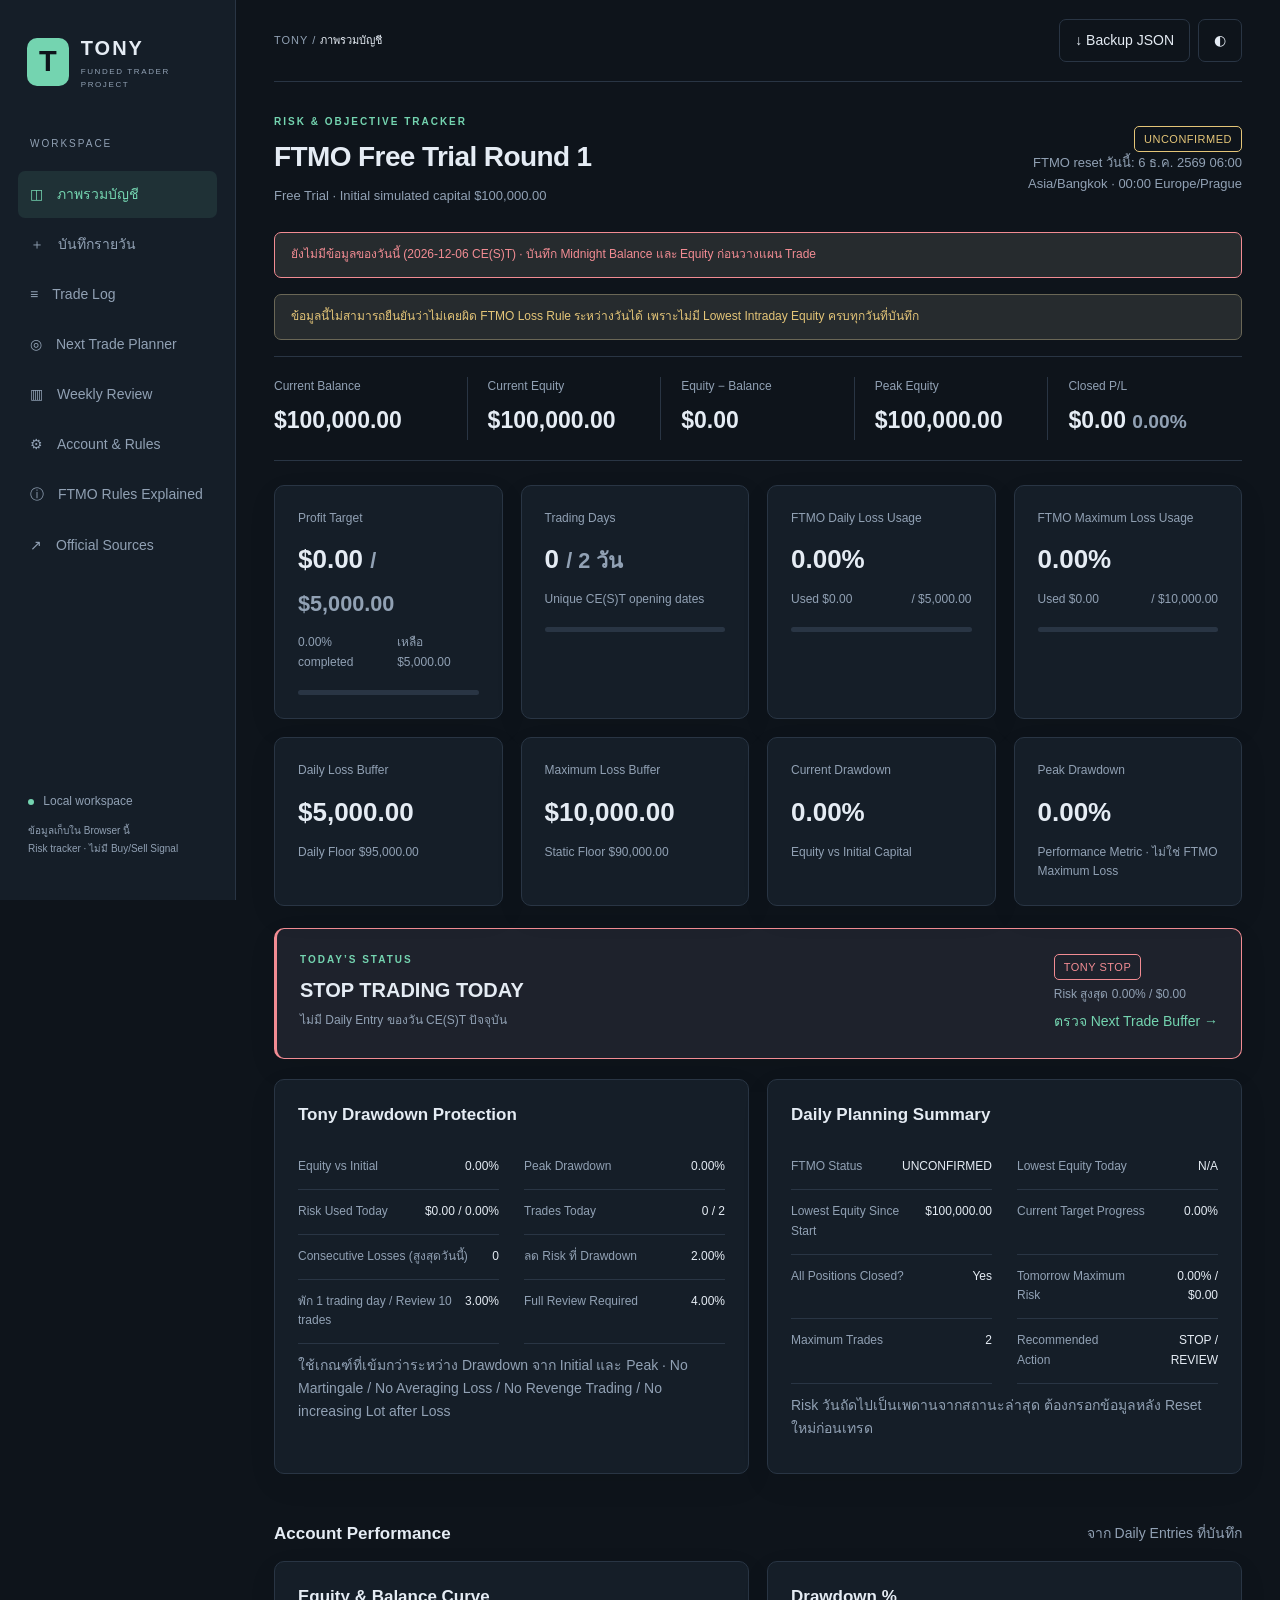
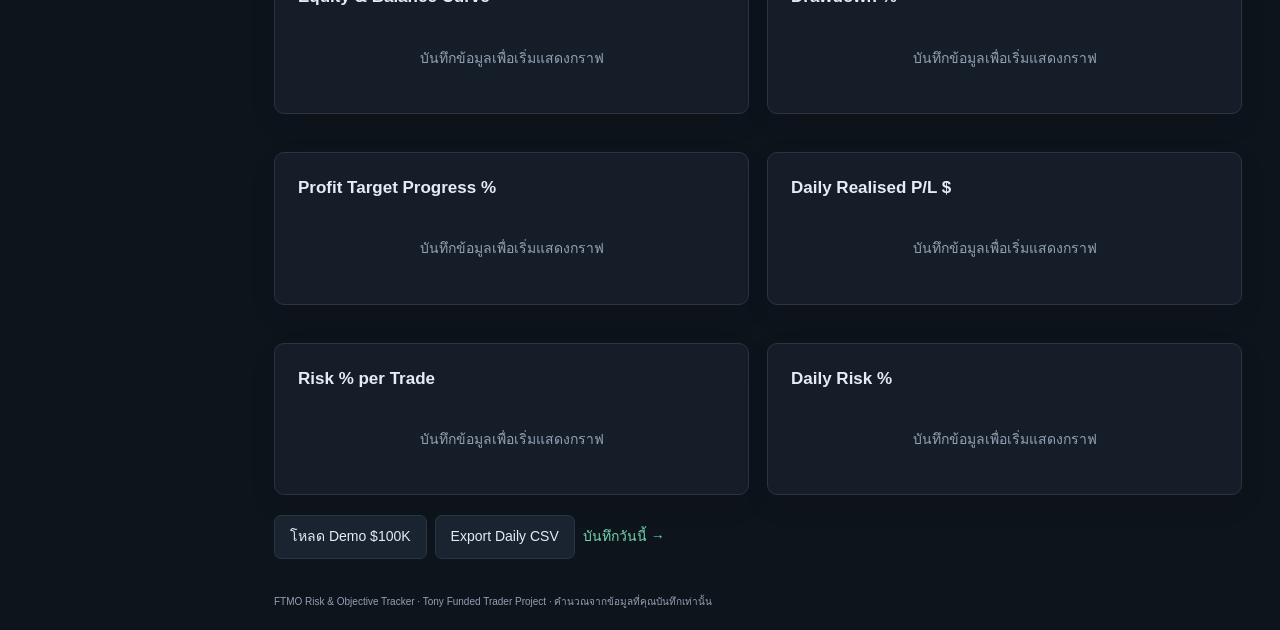
==== FTMO-Tracker.html @ 9b72dcb5 "Add standalone HTML tracker for reliable Windows local opening" ====
<!doctype html>
<html lang="th">
  <head>
    <meta charset="UTF-8" />
    <meta name="viewport" content="width=device-width,initial-scale=1" />
    <meta name="color-scheme" content="dark light" />
    <title>FTMO Risk & Objective Tracker — Tony</title>
    <style>
:root {
  --bg: #0e141b;
  --panel: #151e28;
  --panel2: #192430;
  --line: #293544;
  --text: #e5ecf4;
  --muted: #91a1b4;
  --accent: #74d4b0;
  --green: #74d4b0;
  --yellow: #e4c578;
  --orange: #eca367;
  --red: #f28c93;
  --shadow: 0 10px 30px #0001;
  color-scheme: dark;
}
* {
  box-sizing: border-box;
}
body {
  margin: 0;
  background: var(--bg);
  color: var(--text);
  font:
    14px/1.65 "Segoe UI",
    Tahoma,
    sans-serif;
}
body.light {
  --bg: #f3f6f8;
  --panel: #fff;
  --panel2: #f6f8fa;
  --line: #dae3e9;
  --text: #1d2d3f;
  --muted: #617388;
  --accent: #18775a;
  --green: #18775a;
  --yellow: #89670c;
  --orange: #ac601d;
  --red: #b93348;
  color-scheme: light;
}
a {
  color: var(--accent);
  text-decoration: none;
}
button,
input,
select,
textarea {
  font: inherit;
}
button {
  cursor: pointer;
  border: 1px solid var(--line);
  border-radius: 7px;
  background: var(--panel2);
  color: var(--text);
  padding: 9px 15px;
}
button:hover {
  border-color: var(--accent);
}
button.primary {
  background: var(--accent);
  color: var(--bg);
  font-weight: 700;
  border-color: var(--accent);
}
button.danger {
  color: var(--red);
}
button.quiet {
  background: transparent;
}
button:disabled {
  opacity: 0.5;
  cursor: default;
}
button:focus-visible,
a:focus-visible,
input:focus-visible,
select:focus-visible,
textarea:focus-visible {
  outline: 2px solid var(--accent);
  outline-offset: 3px;
}
.shell {
  display: grid;
  grid-template-columns: 236px 1fr;
  min-height: 100vh;
}
aside {
  background: var(--panel);
  border-right: 1px solid var(--line);
  padding: 32px 18px;
  position: fixed;
  width: 236px;
  inset: 0 auto 0 0;
  display: flex;
  flex-direction: column;
}
.brand {
  display: flex;
  align-items: center;
  gap: 12px;
  color: var(--text);
  font-size: 20px;
  font-weight: 700;
  letter-spacing: 2px;
  padding: 0 9px;
}
.brand small {
  display: block;
  font-size: 8px;
  font-weight: 500;
  letter-spacing: 1.6px;
  color: var(--muted);
}
.brand-icon {
  background: var(--accent);
  color: var(--bg);
  border-radius: 10px;
  padding: 0 12px;
  font-size: 29px;
  letter-spacing: 0;
}
.nav-caption {
  font-size: 10px;
  letter-spacing: 2px;
  color: var(--muted);
  margin: 45px 12px 15px;
}
nav a {
  display: flex;
  gap: 14px;
  color: var(--muted);
  padding: 12px;
  border-radius: 7px;
  margin: 3px 0;
}
nav a.active {
  color: var(--accent);
  background: color-mix(in srgb, var(--accent) 10%, transparent);
}
.aside-bottom {
  margin-top: auto;
  padding: 20px 10px 0;
  color: var(--muted);
  font-size: 12px;
}
.aside-bottom small {
  display: block;
  margin: 10px 0;
  line-height: 1.8;
}
.local-dot {
  display: inline-block;
  width: 6px;
  height: 6px;
  background: var(--accent);
  border-radius: 50%;
  margin-right: 6px;
}
main {
  grid-column: 2;
  min-width: 0;
  padding: 0 38px;
}
header {
  height: 82px;
  border-bottom: 1px solid var(--line);
  display: flex;
  align-items: center;
  justify-content: space-between;
}
.breadcrumb {
  font-size: 11px;
  letter-spacing: 1px;
  color: var(--muted);
}
.breadcrumb span {
  color: var(--text);
  letter-spacing: 0;
}
.header-actions,
.actions {
  display: flex;
  align-items: center;
  gap: 8px;
  flex-wrap: wrap;
}
#app {
  max-width: 1440px;
  margin: 32px auto 0;
}
h1 {
  font-size: 28px;
  letter-spacing: -0.6px;
  line-height: 1.3;
  margin: 8px 0 10px;
}
h2 {
  font-size: 17px;
  line-height: 1.4;
  margin: 0 0 18px;
}
h3 {
  font-size: 14px;
  margin: 0 0 10px;
}
p {
  margin: 10px 0;
}
.eyebrow {
  font-size: 10px;
  letter-spacing: 2px;
  color: var(--accent);
  font-weight: 600;
}
.muted,
small {
  color: var(--muted);
}
.page-head {
  display: flex;
  justify-content: space-between;
  align-items: center;
  gap: 16px;
  margin-bottom: 26px;
}
.page-head p {
  color: var(--muted);
  font-size: 13px;
  margin: 0;
}
.badge {
  font-size: 11px;
  letter-spacing: 0.5px;
  border: 1px solid currentColor;
  border-radius: 5px;
  padding: 3px 9px;
  display: inline-block;
  color: var(--green);
}
.badge.WARNING,
.badge.UNCONFIRMED {
  color: var(--yellow);
}
.badge.ORANGE {
  color: var(--orange);
}
.badge.STOP,
.badge.RULE {
  color: var(--red);
}
.panel,
.card {
  background: var(--panel);
  border: 1px solid var(--line);
  border-radius: 10px;
  padding: 23px;
  box-shadow: var(--shadow);
}
.panel {
  margin-bottom: 20px;
}
.grid {
  display: grid;
  gap: 18px;
}
.grid.two {
  grid-template-columns: repeat(2, minmax(0, 1fr));
}
.grid.three {
  grid-template-columns: repeat(3, minmax(0, 1fr));
}
.grid.four {
  grid-template-columns: repeat(4, minmax(0, 1fr));
}
.metrics {
  display: grid;
  grid-template-columns: repeat(5, 1fr);
  padding: 20px 0;
  margin-bottom: 24px;
  border-top: 1px solid var(--line);
  border-bottom: 1px solid var(--line);
}
.metrics > div {
  padding: 0 20px;
  border-right: 1px solid var(--line);
}
.metrics > div:first-child {
  padding-left: 0;
}
.metrics > div:last-child {
  border: 0;
}
.metric-label,
.card-label {
  color: var(--muted);
  font-size: 12px;
}
.metric-value {
  font-size: 23px;
  font-weight: 600;
  margin-top: 5px;
  font-variant-numeric: tabular-nums;
}
.card-value {
  font-size: 26px;
  font-weight: 600;
  margin: 10px 0 3px;
  font-variant-numeric: tabular-nums;
}
.card-detail {
  font-size: 12px;
  color: var(--muted);
  margin-top: 9px;
  display: flex;
  justify-content: space-between;
  gap: 8px;
}
.positive {
  color: var(--green);
}
.negative {
  color: var(--red);
}
.progress {
  height: 5px;
  background: var(--line);
  border-radius: 8px;
  overflow: hidden;
  margin-top: 17px;
}
.progress i {
  display: block;
  height: 100%;
  background: var(--accent);
}
.progress.warn i {
  background: var(--yellow);
}
.progress.bad i {
  background: var(--red);
}
.decision {
  display: flex;
  justify-content: space-between;
  gap: 20px;
  align-items: center;
  border-left: 3px solid var(--green);
  margin-top: 22px;
  background: color-mix(in srgb, var(--green) 4%, var(--panel));
}
.decision.STOP {
  border-color: var(--red);
  background: color-mix(in srgb, var(--red) 4%, var(--panel));
}
.decision.WARNING {
  border-color: var(--yellow);
}
.decision.ORANGE {
  border-color: var(--orange);
}
.decision h2 {
  font-size: 20px;
  margin: 7px 0;
}
.decision p {
  font-size: 12px;
  color: var(--muted);
  margin: 5px 0;
}
.notice {
  padding: 12px 16px;
  background: color-mix(in srgb, var(--yellow) 8%, var(--panel));
  border: 1px solid color-mix(in srgb, var(--yellow) 35%, var(--line));
  border-radius: 7px;
  color: var(--yellow);
  margin-bottom: 16px;
  font-size: 12px;
}
.notice.bad {
  color: var(--red);
  border-color: var(--red);
}
.section-head {
  display: flex;
  justify-content: space-between;
  align-items: center;
  margin: 28px 0 15px;
}
.section-head h2 {
  margin: 0;
}
.reset-time {
  font-size: 12px;
  color: var(--muted);
  text-align: right;
}
.charts svg {
  width: 100%;
  height: 200px;
  overflow: visible;
}
.chart-title {
  display: flex;
  justify-content: space-between;
  gap: 10px;
}
.legend {
  font-size: 11px;
  display: flex;
  gap: 12px;
  flex-wrap: wrap;
  color: var(--muted);
}
.dot {
  width: 7px;
  height: 7px;
  display: inline-block;
  border-radius: 50%;
  margin-right: 4px;
}
.empty {
  padding: 20px;
  color: var(--muted);
  text-align: center;
}
.form-grid {
  display: grid;
  grid-template-columns: repeat(3, minmax(0, 1fr));
  gap: 18px;
}
.field {
  display: flex;
  flex-direction: column;
  gap: 7px;
}
.field > span {
  font-size: 12px;
  color: var(--muted);
}
input,
select,
textarea {
  width: 100%;
  border: 1px solid var(--line);
  border-radius: 6px;
  padding: 10px 12px;
  background: var(--bg);
  color: var(--text);
  min-width: 0;
}
input[readonly] {
  color: var(--muted);
}
textarea {
  resize: vertical;
  min-height: 78px;
}
.field small {
  font-size: 11px;
}
.wide {
  grid-column: 1/-1;
}
.check {
  display: flex;
  align-items: center;
  gap: 9px;
  color: var(--muted);
  font-size: 12px;
}
.check input {
  width: 17px;
  height: 17px;
  accent-color: var(--accent);
}
form .actions {
  margin-top: 22px;
}
.table-wrap {
  overflow: auto;
}
table {
  width: 100%;
  border-collapse: collapse;
  white-space: nowrap;
}
th {
  text-align: left;
  font-size: 11px;
  color: var(--muted);
  font-weight: 500;
  background: var(--panel2);
}
td,
th {
  padding: 12px 13px;
  border-bottom: 1px solid var(--line);
  font-size: 12px;
}
td button {
  padding: 4px 8px;
  font-size: 11px;
}
.summary-list {
  display: grid;
  grid-template-columns: 1fr 1fr;
  gap: 0 25px;
}
.summary-list > div {
  display: flex;
  justify-content: space-between;
  gap: 12px;
  padding: 12px 0;
  border-bottom: 1px solid var(--line);
  font-size: 12px;
}
.summary-list span {
  color: var(--muted);
}
.summary-list b {
  font-weight: 500;
  text-align: right;
}
.formula {
  background: var(--bg);
  padding: 12px 15px;
  border-radius: 5px;
  font-family: Consolas, monospace;
  font-size: 12px;
  overflow: auto;
}
.help p {
  color: var(--muted);
}
.help h2 {
  margin-top: 25px;
}
.source {
  display: block;
  padding: 15px 0;
  border-bottom: 1px solid var(--line);
}
footer {
  color: var(--muted);
  font-size: 10px;
  margin: 35px 0 20px;
}
#toast {
  position: fixed;
  right: 25px;
  bottom: 25px;
  max-width: 450px;
  z-index: 10;
  background: var(--panel2);
  border: 1px solid var(--accent);
  border-radius: 8px;
  padding: 12px 20px;
  display: none;
}
#toast.error {
  border-color: var(--red);
  color: var(--red);
}
#storage-warning {
  margin-top: 15px;
}
details summary {
  cursor: pointer;
  color: var(--accent);
  margin-bottom: 12px;
}
.inline-form {
  display: flex;
  gap: 12px;
  align-items: end;
  flex-wrap: wrap;
}
.inline-form .field {
  flex: 1;
  min-width: 180px;
}
@media (min-width: 1700px) {
  main {
    padding: 0 65px;
  }
}
@media (max-width: 1200px) {
  main {
    padding: 0 24px;
  }
  .grid.four {
    grid-template-columns: repeat(2, minmax(0, 1fr));
  }
  .metrics {
    grid-template-columns: repeat(3, 1fr);
    gap: 18px;
  }
  .metrics > div {
    border: 0;
    padding: 0;
  }
  .form-grid {
    grid-template-columns: repeat(2, minmax(0, 1fr));
  }
}
@media (max-width: 900px) {
  .shell {
    grid-template-columns: 180px 1fr;
  }
  aside {
    width: 180px;
    padding: 24px 10px;
  }
  .brand {
    font-size: 16px;
    gap: 7px;
  }
  .brand small {
    font-size: 6px;
  }
  .brand-icon {
    font-size: 24px;
    padding: 0 9px;
  }
  nav a {
    gap: 8px;
    font-size: 12px;
  }
  .grid.two,
  .grid.three {
    grid-template-columns: 1fr;
  }
  .page-head {
    align-items: start;
    flex-direction: column;
  }
  .reset-time {
    text-align: left;
  }
  .metrics {
    grid-template-columns: repeat(2, 1fr);
  }
  .summary-list {
    grid-template-columns: 1fr;
  }
  .decision {
    align-items: start;
    flex-direction: column;
  }
}
@media (max-width: 600px) {
  .shell {
    display: block;
  }
  aside {
    position: static;
    width: auto;
    padding: 15px;
    border-right: 0;
    border-bottom: 1px solid var(--line);
  }
  .brand {
    margin-bottom: 15px;
  }
  nav {
    display: flex;
    overflow: auto;
  }
  nav a {
    flex: none;
    padding: 7px 10px;
  }
  .nav-caption,
  .aside-bottom {
    display: none;
  }
  main {
    padding: 0 16px;
  }
  header {
    height: 65px;
  }
  .breadcrumb {
    font-size: 9px;
  }
  .header-actions button {
    padding: 7px 9px;
    font-size: 11px;
  }
  h1 {
    font-size: 24px;
  }
  .grid.four,
  .form-grid {
    grid-template-columns: 1fr;
  }
  .panel,
  .card {
    padding: 18px;
  }
  .metrics .metric-value {
    font-size: 20px;
  }
  .card-value {
    font-size: 25px;
  }
}

</style>
  </head>
  <body>
    <div class="shell">
      <aside>
        <a class="brand" href="#dashboard"
          ><span class="brand-icon">T</span
          ><span>TONY <small>FUNDED TRADER PROJECT</small></span></a
        >
        <div class="nav-caption">WORKSPACE</div>
        <nav aria-label="เมนูหลัก">
          <a href="#dashboard">◫ <span>ภาพรวมบัญชี</span></a
          ><a href="#daily">＋ <span>บันทึกรายวัน</span></a
          ><a href="#trades">≡ <span>Trade Log</span></a
          ><a href="#planner">◎ <span>Next Trade Planner</span></a
          ><a href="#weekly">▥ <span>Weekly Review</span></a
          ><a href="#settings">⚙ <span>Account & Rules</span></a
          ><a href="#explained">ⓘ <span>FTMO Rules Explained</span></a
          ><a href="#sources">↗ <span>Official Sources</span></a>
        </nav>
        <div class="aside-bottom">
          <span class="local-dot"></span> Local workspace<small
            >ข้อมูลเก็บใน Browser นี้<br />Risk tracker · ไม่มี Buy/Sell
            Signal</small
          >
        </div>
      </aside>
      <main>
        <header>
          <div class="breadcrumb">
            TONY / <span id="page-label">ภาพรวมบัญชี</span>
          </div>
          <div class="header-actions">
            <button id="backup" class="quiet">↓ Backup JSON</button
            ><button
              id="theme"
              class="quiet"
              aria-label="เปลี่ยน Dark / Light mode"
            >
              ◐
            </button>
          </div>
        </header>
        <div id="toast" role="status" aria-live="polite"></div>
        <div id="storage-warning"></div>
        <div id="loading-warning" class="notice">
          กำลังเปิดโปรแกรม… หากข้อความนี้ไม่หาย ให้แตก ZIP ด้วย Extract All ก่อน
          แล้วตรวจว่า index.html, styles.css, calculations.js, storage.js และ
          app.js อยู่ในโฟลเดอร์เดียวกัน หรือเปิด FTMO-Tracker.html
          รุ่นไฟล์เดียวแทน
        </div>
        <noscript
          ><div class="notice bad">
            โปรแกรมนี้ต้องเปิดใช้งาน JavaScript ใน Browser
          </div></noscript
        >
        <div id="app"></div>
        <footer>
          FTMO Risk & Objective Tracker · Tony Funded Trader Project ·
          คำนวณจากข้อมูลที่คุณบันทึกเท่านั้น
        </footer>
      </main>
    </div>
    <script>
/* Shared pure rule engine: works in a browser opened via file:// and in Node tests. */
(function (root) {
  "use strict";
  const PHASES = ["Free Trial", "Challenge", "Verification", "FTMO Account"];
  const defaults = () => ({
    account: {
      name: "FTMO Free Trial Round 1",
      type: "FTMO 2-Step",
      initial: 100000,
      phase: "Free Trial",
      startDate: dateInZone(new Date(), "Europe/Prague"),
      timezone: "Asia/Bangkok",
    },
    rules: {
      verified: "2026-10-09",
      phases: {
        "Free Trial": { target: 5, days: 2, daily: 5, max: 10 },
        Challenge: { target: 10, days: 4, daily: 5, max: 10 },
        Verification: { target: 5, days: 4, daily: 5, max: 10 },
        "FTMO Account": { target: null, days: null, daily: 5, max: 10 },
      },
      tony: {
        riskA: 0.25,
        riskPlus: 0.5,
        allowPlus: false,
        maxRisk: 0.25,
        trades: 2,
        losses: 2,
        dailyStop: 1,
        reduce: 2,
        pause: 3,
        review: 4,
        reducedRisk: 0.25,
      },
    },
    daily: [],
    trades: [],
    audit: [],
    observed: {
      peak: null,
      low: null,
      pauseDate: null,
      fullReview: false,
      stops: [],
    },
    theme: "dark",
    version: 1,
  });
  function dateInZone(value, zone = "Europe/Prague") {
    const p = new Intl.DateTimeFormat("en-CA", {
      timeZone: zone,
      year: "numeric",
      month: "2-digit",
      day: "2-digit",
    }).formatToParts(new Date(value));
    const get = (t) => p.find((x) => x.type === t).value;
    return `${get("year")}-${get("month")}-${get("day")}`;
  }
  function zonedInstant(local, zone) {
    const m = /^(\d{4})-(\d{2})-(\d{2})T(\d{2}):(\d{2})(?::(\d{2}))?$/.exec(
      local,
    );
    if (!m) throw Error("วันเวลาไม่ถูกต้อง");
    const nums = m.slice(1).map(Number);
    const target = Date.UTC(
      nums[0],
      nums[1] - 1,
      nums[2],
      nums[3],
      nums[4],
      nums[5] || 0,
    );
    let guess = target;
    const fmt = new Intl.DateTimeFormat("en-GB", {
      timeZone: zone,
      year: "numeric",
      month: "2-digit",
      day: "2-digit",
      hour: "2-digit",
      minute: "2-digit",
      second: "2-digit",
      hourCycle: "h23",
    });
    for (let i = 0; i < 5; i++) {
      const p = fmt.formatToParts(new Date(guess)),
        g = (t) => Number(p.find((x) => x.type === t).value);
      const represented = Date.UTC(
        g("year"),
        g("month") - 1,
        g("day"),
        g("hour"),
        g("minute"),
        g("second"),
      );
      const delta = target - represented;
      if (!delta) return new Date(guess).toISOString();
      guess += delta;
    }
    throw Error("เวลานี้ไม่มีอยู่จริงใน Timezone ที่เลือก (DST)");
  }
  function resetInstant(date) {
    return zonedInstant(date + "T00:00", "Europe/Prague");
  }
  const calculateEquity = (balance, floating = 0, swap = 0, commission = 0) =>
    balance + floating + swap - commission;
  const calculateDailyLossLimit = (initial, percent = 5) =>
    (initial * percent) / 100;
  const dailyFloor = (midnight, initial, percent = 5) =>
    midnight - calculateDailyLossLimit(initial, percent);
  const calculateDailyLossUsed = (midnight, equity, allowance) =>
    (Math.max(0, midnight - equity) / allowance) * 100;
  const calculateDailyBuffer = (equity, floor) => equity - floor;
  const calculateMaximumLossLimit = (initial, percent = 10) =>
    initial * (1 - percent / 100);
  const calculateMaximumLossUsed = (initial, equity, percent = 10) =>
    (Math.max(0, initial - equity) / ((initial * percent) / 100)) * 100;
  const calculateMaximumLossBuffer = (equity, floor) => equity - floor;
  const calculatePeakDrawdown = (peak, equity) =>
    Math.max(0, ((peak - equity) / peak) * 100);
  function calculateProfitProgress(
    balance,
    initial,
    target,
    closed,
    days,
    minDays,
  ) {
    const profit = balance - initial;
    return {
      profit,
      profitPercent: (profit / initial) * 100,
      targetAmount: target === null ? null : (initial * target) / 100,
      targetBalance: target === null ? null : initial * (1 + target / 100),
      progress:
        target === null ? null : (profit / ((initial * target) / 100)) * 100,
      remaining:
        target === null
          ? null
          : Math.max(0, initial * (1 + target / 100) - balance),
      reached: target !== null && profit >= (initial * target) / 100,
      pass:
        target !== null &&
        profit >= (initial * target) / 100 &&
        closed &&
        days >= (minDays || 0),
    };
  }
  function tradingDates(trades, daily, start = "0000-01-01") {
    return [
      ...new Set([
        ...trades
          .filter((t) => t.grade !== "No Trade")
          .map((t) => dateInZone(t.open)),
        ...daily.filter((d) => d.opened).map((d) => d.date),
      ]),
    ]
      .filter((d) => d >= start)
      .sort();
  }
  const calculateTradingDays = (trades, daily = [], start) =>
    tradingDates(trades, daily, start).length;
  function equityOf(d) {
    return d.mode === "calculate"
      ? calculateEquity(d.balance, d.floating, d.swap, d.commission)
      : d.equity;
  }
  function closedTrades(trades, date) {
    return trades
      .filter(
        (t) =>
          t.close && dateInZone(t.close) === date && t.grade !== "No Trade",
      )
      .sort(
        (a, b) =>
          a.close.localeCompare(b.close) ||
          a.open.localeCompare(b.open) ||
          a.id.localeCompare(b.id),
      );
  }
  function netTrade(t) {
    return t.pnl + t.swap - t.commission;
  }
  function dayStats(state, d) {
    const opened = state.trades.filter(
      (t) => t.grade !== "No Trade" && dateInZone(t.open) === d.date,
    );
    const closed = closedTrades(state.trades, d.date);
    let streak = 0,
      maxStreak = 0;
    closed.forEach((t) => {
      streak = netTrade(t) < 0 ? streak + 1 : 0;
      maxStreak = Math.max(streak, maxStreak);
    });
    const count = Math.max(d.trades, opened.length);
    const risk = Math.max(
      d.risk,
      opened.reduce((s, t) => s + t.risk, 0),
    );
    const breaches = opened.filter(
      (t) =>
        t.violation ||
        !t.followed ||
        (["B", "No Trade"].includes(t.grade) && t.risk > 0) ||
        (t.risk / state.account.initial) * 100 >
          Math.min(
            state.rules.tony.maxRisk,
            t.grade === "A+" && state.rules.tony.allowPlus
              ? state.rules.tony.riskPlus
              : state.rules.tony.riskA,
          ),
    );
    const increased = opened.some((t) =>
      closed.some((p) => p.close <= t.open && netTrade(p) < 0 && p.lot < t.lot),
    );
    return {
      count,
      risk,
      riskPercent: (risk / state.account.initial) * 100,
      lossStreak: Math.max(
        maxStreak,
        d.consecutive || 0,
        d.losses >= state.rules.tony.losses && d.wins === 0 ? d.losses : 0,
      ),
      breaches,
      increased,
    };
  }
  function calculateInternalRiskStatus(s) {
    const { tony: t } = s.rules;
    const reasons = [];
    let level = "GREEN",
      decision = "SAFE TO WAIT FOR A+ / A SETUP";
    const stop = (r) => {
      reasons.push(r);
      level = "STOP";
      decision = "STOP TRADING TODAY";
    };
    if (s.initialDD >= t.review || s.peakDD >= t.review || s.fullReview) {
      stop("Drawdown ถึงเกณฑ์ Full Review");
      decision = "REVIEW REQUIRED";
    }
    if (s.initialDD >= t.pause || s.peakDD >= t.pause || s.cooldown) {
      stop("พักอย่างน้อย 1 trading day และทบทวน 10 trades ล่าสุด");
      decision = "REVIEW REQUIRED";
    }
    if (
      s.dailyLossPercent >= t.dailyStop ||
      s.worstDailyLossPercent >= t.dailyStop
    )
      stop("Daily Loss ถึง Tony Daily Stop");
    if (s.stats.count >= t.trades) stop("ครบจำนวน Trades สูงสุดต่อวัน");
    if (s.stats.lossStreak >= t.losses)
      stop("ถึงจำนวน Consecutive Losses ที่กำหนด");
    if (
      s.stats.breaches.length ||
      s.stats.increased ||
      s.d.internalViolation ||
      s.retainedStop
    )
      stop("ผิดแผน / Risk เกินกำหนด / เพิ่ม Lot หลังขาดทุน / กฎภายใน");
    if (s.violation) {
      stop("FTMO Loss Rule ถูกละเมิดแล้ว");
      decision = "FTMO RULE VIOLATED";
    }
    if (!s.fresh) {
      stop("ไม่มี Daily Entry ของวัน CE(S)T ปัจจุบัน");
    }
    const reduced = s.initialDD >= t.reduce || s.peakDD >= t.reduce;
    if (
      level === "GREEN" &&
      (reduced ||
        s.dailyLossPercent >= t.dailyStop * 0.5 ||
        s.dailyUsed >= 80 ||
        s.maxUsed >= 80)
    ) {
      level = s.dailyLossPercent >= t.dailyStop * 0.8 ? "ORANGE" : "WARNING";
      decision = reduced ? "REDUCE RISK" : "TRADE WITH 0.25% MAX RISK";
      reasons.push(
        reduced ? "Drawdown ถึงเกณฑ์ลด Risk" : "เข้าใกล้ Loss Limit",
      );
    }
    if (s.violation) decision = "FTMO RULE VIOLATED";
    else if (
      s.fullReview ||
      s.cooldown ||
      s.initialDD >= t.pause ||
      s.peakDD >= t.pause
    )
      decision = "REVIEW REQUIRED";
    const maxRisk = Math.min(t.maxRisk, reduced ? t.reducedRisk : Infinity);
    if (level !== "STOP" && maxRisk !== 0.25)
      decision = reduced ? "REDUCE RISK" : `TRADE WITH ${maxRisk}% MAX RISK`;
    return {
      level,
      decision,
      reasons,
      maxRisk: level === "STOP" ? 0 : maxRisk,
    };
  }
  function snapshot(state, asOf = dateInZone(new Date())) {
    const initial = state.account.initial,
      rule = state.rules.phases[state.account.phase];
    const rows = state.daily
      .filter((d) => d.date <= asOf)
      .sort((a, b) => a.date.localeCompare(b.date));
    const d = rows.at(-1) || {
      date: asOf,
      midnight: initial,
      starting: initial,
      balance: initial,
      equity: initial,
      mode: "manual",
      lowest: null,
      peak: null,
      floating: 0,
      commission: 0,
      swap: 0,
      trades: 0,
      wins: 0,
      losses: 0,
      risk: 0,
      consecutive: 0,
      opened: false,
      closed: true,
    };
    const equity = equityOf(d);
    const useObserved = asOf >= dateInZone(new Date());
    let peak = initial,
      low = initial,
      violation = false,
      dailyViolation = false,
      maxViolation = false,
      cooldown = !!(
        state.observed?.pauseDate && state.observed.pauseDate <= asOf
      ),
      fullReview = useObserved && !!state.observed?.fullReview,
      coverage = true;
    const events = [];
    rows.forEach((row) => {
      const e = equityOf(row),
        floor = dailyFloor(row.midnight, initial, rule.daily);
      peak = Math.max(peak, e, row.peak || 0);
      low = Math.min(low, e, row.lowest ?? e);
      const dayBad = Math.min(e, row.lowest ?? e) < floor || row.dailyViolation,
        maxBad =
          Math.min(e, row.lowest ?? e) <
            calculateMaximumLossLimit(initial, rule.max) || row.maxViolation;
      dailyViolation ||= !!dayBad;
      maxViolation ||= !!maxBad;
      if (dayBad || maxBad || row.manualViolation)
        events.push({
          date: row.date,
          daily: !!dayBad,
          max: !!maxBad,
          manual: !!row.manualViolation,
        });
      violation ||= !!(dayBad || maxBad || row.manualViolation);
      coverage &&= row.lowest !== null && row.lowest !== undefined;
      const dd = Math.max(
        calculatePeakDrawdown(initial, Math.min(e, row.lowest ?? e)),
        calculatePeakDrawdown(peak, Math.min(e, row.lowest ?? e)),
      );
      if (dd >= state.rules.tony.review) fullReview = true;
      if (dd >= state.rules.tony.pause) {
        cooldown = true;
      } else if (
        cooldown &&
        (!state.observed?.pauseDate || row.date > state.observed.pauseDate) &&
        !row.opened &&
        dayStats(state, row).count === 0 &&
        row.reviewed &&
        !["Sat", "Sun"].includes(
          new Intl.DateTimeFormat("en-US", {
            weekday: "short",
            timeZone: "Europe/Prague",
          }).format(new Date(resetInstant(row.date))),
        )
      ) {
        cooldown = false;
      }
    });
    if (useObserved) {
      peak = Math.max(peak, state.observed?.peak ?? initial);
      low = Math.min(low, state.observed?.low ?? initial);
    }
    (state.audit || [])
      .filter((e) => e.date <= asOf)
      .forEach((e) => {
        if (
          !events.some(
            (x) =>
              x.date === e.date &&
              x.daily === e.daily &&
              x.max === e.max &&
              x.manual === e.manual,
          )
        )
          events.push(e);
        dailyViolation ||= e.daily;
        maxViolation ||= e.max;
        violation ||= e.daily || e.max || e.manual;
      });
    const floor = dailyFloor(d.midnight, initial, rule.daily),
      maxFloor = calculateMaximumLossLimit(initial, rule.max);
    if (low < maxFloor && !maxViolation) {
      maxViolation = true;
      violation = true;
      events.push({ date: d.date, daily: false, max: true, manual: false });
    }
    const stats = dayStats(state, d);
    const tradingDays = calculateTradingDays(
      state.trades.filter((t) => dateInZone(t.open) <= asOf),
      rows,
      state.account.startDate,
    );
    const openTrades = state.trades.some(
      (t) =>
        t.grade !== "No Trade" &&
        dateInZone(t.open) <= asOf &&
        (!t.close || dateInZone(t.close) > asOf),
    );
    const closed = d.closed && !openTrades;
    const result = {
      d,
      initial,
      rule,
      rules: state.rules,
      equity,
      balance: d.balance,
      peak,
      low,
      coverage: coverage && rows.length > 0,
      fresh: rows.length > 0 && d.date === asOf,
      floor,
      maxFloor,
      dailyAmount: (initial * rule.daily) / 100,
      maxAmount: (initial * rule.max) / 100,
      dailyBuffer: equity - floor,
      maxBuffer: equity - maxFloor,
      dailyUsed: calculateDailyLossUsed(
        d.midnight,
        equity,
        (initial * rule.daily) / 100,
      ),
      maxUsed: calculateMaximumLossUsed(initial, equity, rule.max),
      initialDD: calculatePeakDrawdown(initial, equity),
      peakDD: calculatePeakDrawdown(peak, equity),
      dailyLossPercent: (Math.max(0, d.midnight - equity) / initial) * 100,
      worstDailyLossPercent:
        (Math.max(0, d.midnight - Math.min(equity, d.lowest ?? equity)) /
          initial) *
        100,
      violation,
      dailyViolation,
      maxViolation,
      events,
      cooldown,
      fullReview,
      stats,
      tradingDays,
      closed,
      retainedStop: !!state.observed?.stops?.includes(asOf),
    };
    result.profit = calculateProfitProgress(
      d.balance,
      initial,
      rule.target,
      closed,
      tradingDays,
      rule.days,
    );
    result.internal = calculateInternalRiskStatus(result);
    result.ftmoStatus = violation
      ? "RULE VIOLATION"
      : !result.fresh || !result.coverage
        ? "UNCONFIRMED"
        : result.profit.pass
          ? "PASS"
          : "SAFE";
    return result;
  }
  function calculateNextTradeProjection(
    s,
    {
      grade,
      riskPercent,
      distance,
      tickSize,
      tickValue,
      lotStep = 0.01,
      cost = 0,
      balance = s.balance,
      equity = s.equity,
    },
  ) {
    const t = s.rules.tony,
      limit = Math.min(
        s.internal.maxRisk,
        grade === "A+" && t.allowPlus ? t.riskPlus : t.riskA,
      );
    const amount = (s.initial * riskPercent) / 100;
    const projected = Math.min(equity, s.equity) - amount - cost;
    const rawLots =
      distance > 0 && tickSize > 0 && tickValue > 0
        ? amount / ((distance / tickSize) * tickValue)
        : null;
    const lots =
      rawLots === null || lotStep <= 0
        ? null
        : Math.floor((rawLots + 1e-12) / lotStep) * lotStep;
    const dailyBuffer = projected - s.floor,
      maxBuffer = projected - s.maxFloor,
      dailyPercent = (Math.max(0, s.d.midnight - projected) / s.initial) * 100,
      totalPercent = (Math.max(0, s.initial - projected) / s.initial) * 100,
      peakDD = calculatePeakDrawdown(s.peak, projected);
    const reasons = [];
    if (s.internal.level === "STOP") reasons.push(...s.internal.reasons);
    if (["B", "No Trade"].includes(grade))
      reasons.push("B / No Trade: Risk = 0");
    if (riskPercent <= 0 || riskPercent > limit)
      reasons.push(`Risk ต้องมากกว่า 0 และไม่เกิน ${limit}%`);
    if (dailyBuffer <= 0 || maxBuffer <= 0)
      reasons.push("Projected Equity ชน FTMO Floor");
    if (
      dailyPercent >= t.dailyStop ||
      totalPercent >= t.pause ||
      peakDD >= t.pause
    )
      reasons.push("FTMO ยังอนุญาต แต่ Tony Risk Rule = STOP");
    if (
      (totalPercent >= t.reduce || peakDD >= t.reduce) &&
      riskPercent > t.reducedRisk
    )
      reasons.push("Projected Drawdown ต้องลด Risk");
    if (lots === null || lots <= 0)
      reasons.push(
        "กรอก MT5 Contract Specification ให้ครบ / Lot เล็กกว่าขั้นต่ำ",
      );
    if (balance !== s.balance || equity !== s.equity)
      reasons.push(
        "ค่าจำลองต่างจากข้อมูลปัจจุบัน: ต้องบันทึก Daily Entry ก่อนยืนยัน",
      );
    return {
      amount,
      rawLots,
      lots,
      projected,
      dailyBuffer,
      maxBuffer,
      dailyPercent,
      totalPercent,
      tonyRemaining: Math.max(
        0,
        (s.initial * t.dailyStop) / 100 - Math.max(0, s.d.midnight - s.equity),
      ),
      limit,
      allowed: reasons.length === 0,
      reasons,
    };
  }
  function weeklyReview(state, from, to) {
    const ds = state.daily
        .filter((d) => d.date >= from && d.date <= to)
        .sort((a, b) => a.date.localeCompare(b.date)),
      ts = state.trades.filter(
        (t) =>
          t.close &&
          dateInZone(t.close) >= from &&
          dateInZone(t.close) <= to &&
          t.grade !== "No Trade",
      ),
      opens = state.trades.filter(
        (t) =>
          dateInZone(t.open) >= from &&
          dateInZone(t.open) <= to &&
          t.grade !== "No Trade",
      );
    const wins = ts.filter((t) => netTrade(t) > 0).length,
      losses = ts.filter((t) => netTrade(t) < 0).length;
    const net = ts.reduce((s, t) => s + netTrade(t), 0),
      rs = ts.filter((t) => t.risk > 0).map((t) => netTrade(t) / t.risk);
    const setup = ["A+", "A", "B"].map((grade) => {
      const trades = ts.filter((t) => t.grade === grade);
      return {
        grade,
        count: trades.length,
        net: trades.reduce((s, t) => s + netTrade(t), 0),
      };
    });
    let maxDD = 0;
    ds.forEach((d) => {
      const s = snapshot(state, d.date);
      maxDD = Math.max(
        maxDD,
        calculatePeakDrawdown(s.peak, Math.min(s.equity, d.lowest ?? s.equity)),
      );
    });
    const last = snapshot(state, to);
    return {
      count: ts.length,
      opened: opens.length,
      wins,
      losses,
      winRate: ts.length ? (wins / ts.length) * 100 : 0,
      net,
      netPercent: (net / state.account.initial) * 100,
      netR: rs.reduce((a, b) => a + b, 0),
      avgR: rs.length ? rs.reduce((a, b) => a + b, 0) / rs.length : null,
      avgRisk: opens.length
        ? opens.reduce(
            (s, t) => s + (t.risk / state.account.initial) * 100,
            0,
          ) / opens.length
        : null,
      maxDD,
      lowest: ds.length
        ? Math.min(
            ...ds.map((d) => Math.min(equityOf(d), d.lowest ?? Infinity)),
          )
        : null,
      setup,
      best:
        setup.filter((s) => s.count).sort((a, b) => b.net - a.net)[0]?.grade ||
        "—",
      violations:
        last.events.filter((e) => e.date >= from).length +
        ts.filter((t) => t.violation).length,
      noTrade: ds.filter(
        (d) => !d.opened && !opens.some((t) => dateInZone(t.open) === d.date),
      ).length,
      days: calculateTradingDays(opens, ds, state.account.startDate),
      progress: last.profit.progress,
      manualNet: ds.reduce((s, d) => s + d.realised, 0),
    };
  }
  const api = {
    PHASES,
    defaults,
    dateInZone,
    zonedInstant,
    resetInstant,
    calculateEquity,
    calculateDailyLossLimit,
    dailyFloor,
    calculateDailyLossUsed,
    calculateDailyBuffer,
    calculateMaximumLossLimit,
    calculateMaximumLossUsed,
    calculateMaximumLossBuffer,
    calculatePeakDrawdown,
    calculateProfitProgress,
    calculateTradingDays,
    tradingDates,
    equityOf,
    dayStats,
    netTrade,
    snapshot,
    calculateInternalRiskStatus,
    calculateNextTradeProjection,
    weeklyReview,
  };
  root.Calc = api;
  if (typeof module !== "undefined") module.exports = api;
})(typeof globalThis !== "undefined" ? globalThis : this);

</script>
    <script>
(function (root) {
  "use strict";
  const KEY = "tony-ftmo-tracker-v1";
  const finite = (x) =>
    typeof x === "number" && Number.isFinite(x) && Math.abs(x) < 1e12;
  const date = (x) =>
    typeof x === "string" &&
    /^\d{4}-\d{2}-\d{2}$/.test(x) &&
    !isNaN(Date.parse(x)) &&
    new Date(x).toISOString().slice(0, 10) === x;
  const text = (x, max = 10000) => typeof x === "string" && x.length <= max;
  function validate(s) {
    const fail = () => {
      throw Error(
        "รูปแบบ Backup ไม่ถูกต้อง หรือมีค่า Rules / ตัวเลข / วันที่ที่ไม่ปลอดภัย",
      );
    };
    if (
      !s ||
      s.version !== 1 ||
      !s.account ||
      !s.rules ||
      !Array.isArray(s.daily) ||
      !Array.isArray(s.trades) ||
      s.daily.length > 20000 ||
      s.trades.length > 100000
    )
      fail();
    const a = s.account,
      t = s.rules.tony;
    if (
      !text(a.name, 200) ||
      !a.name.trim() ||
      a.type !== "FTMO 2-Step" ||
      !Calc.PHASES.includes(a.phase) ||
      !finite(a.initial) ||
      a.initial <= 0 ||
      !date(a.startDate) ||
      !text(a.timezone, 100) ||
      !a.timezone
    )
      fail();
    try {
      new Intl.DateTimeFormat("en", { timeZone: a.timezone }).format();
    } catch {
      fail();
    }
    if (!date(s.rules.verified) || !t) fail();
    for (const phase of Calc.PHASES) {
      const r = s.rules.phases?.[phase];
      if (
        !r ||
        !["daily", "max"].every((k) => finite(r[k]) && r[k] > 0 && r[k] < 100)
      )
        fail();
      if (phase === "FTMO Account") {
        if (r.target !== null || r.days !== null) fail();
      } else if (
        !finite(r.target) ||
        r.target <= 0 ||
        !Number.isInteger(r.days) ||
        r.days < 0 ||
        r.days > 365
      )
        fail();
    }
    for (const k of [
      "riskA",
      "riskPlus",
      "maxRisk",
      "dailyStop",
      "reduce",
      "pause",
      "review",
      "reducedRisk",
    ])
      if (!finite(t[k]) || t[k] <= 0 || t[k] >= 100) fail();
    if (
      !(t.reduce < t.pause && t.pause < t.review) ||
      typeof t.allowPlus !== "boolean" ||
      !["trades", "losses"].every(
        (k) => Number.isInteger(t[k]) && t[k] > 0 && t[k] < 1000,
      )
    )
      fail();
    const ids = new Set(),
      dates = new Set();
    for (const d of s.daily) {
      if (
        !date(d.date) ||
        d.date < a.startDate ||
        dates.has(d.date) ||
        !["manual", "calculate"].includes(d.mode)
      )
        fail();
      dates.add(d.date);
      for (const k of [
        "midnight",
        "starting",
        "balance",
        "equity",
        "floating",
        "realised",
        "commission",
        "swap",
        "risk",
        "trades",
        "wins",
        "losses",
        "consecutive",
      ])
        if (!finite(d[k])) fail();
      for (const k of ["lowest", "peak"])
        if (d[k] !== null && !finite(d[k])) fail();
      if (
        (d.lowest !== null && d.lowest > Calc.equityOf(d)) ||
        (d.peak !== null && d.peak < Calc.equityOf(d))
      )
        fail();
      for (const k of [
        "commission",
        "risk",
        "trades",
        "wins",
        "losses",
        "consecutive",
      ])
        if (d[k] < 0) fail();
      for (const k of ["trades", "wins", "losses", "consecutive"])
        if (!Number.isInteger(d[k])) fail();
      if (d.wins + d.losses > d.trades || d.consecutive > d.losses) fail();
      for (const k of [
        "opened",
        "closed",
        "internalViolation",
        "manualViolation",
        "reviewed",
        "dailyViolation",
        "maxViolation",
      ])
        if (typeof d[k] !== "boolean") fail();
      for (const k of ["notes", "emotion", "violationNotes"])
        if (!text(d[k])) fail();
    }
    for (const tr of s.trades) {
      if (
        !text(tr.id, 100) ||
        !tr.id.trim() ||
        ids.has(tr.id) ||
        !text(tr.symbol, 100) ||
        !["A+", "A", "B", "No Trade"].includes(tr.grade) ||
        !["Buy", "Sell"].includes(tr.side)
      )
        fail();
      ids.add(tr.id);
      if (
        !text(tr.open, 30) ||
        !/^\d{4}-\d{2}-\d{2}T\d{2}:\d{2}:\d{2}\.\d{3}Z$/.test(tr.open) ||
        isNaN(Date.parse(tr.open)) ||
        new Date(tr.open).toISOString() !== tr.open ||
        Calc.dateInZone(tr.open) < a.startDate
      )
        fail();
      if (
        tr.close !== null &&
        (!text(tr.close, 30) ||
          !/^\d{4}-\d{2}-\d{2}T\d{2}:\d{2}:\d{2}\.\d{3}Z$/.test(tr.close) ||
          isNaN(Date.parse(tr.close)) ||
          new Date(tr.close).toISOString() !== tr.close ||
          tr.close < tr.open)
      )
        fail();
      for (const k of [
        "entry",
        "sl",
        "tp",
        "lot",
        "risk",
        "pnl",
        "commission",
        "swap",
      ])
        if (!finite(tr[k])) fail();
      if (tr.lot < 0 || tr.risk < 0 || tr.commission < 0) fail();
      if (
        typeof tr.followed !== "boolean" ||
        typeof tr.violation !== "boolean" ||
        !text(tr.notes)
      )
        fail();
    }
    if (s.audit === undefined) s.audit = [];
    if (!Array.isArray(s.audit) || s.audit.length > 40000) fail();
    for (const e of s.audit)
      if (
        !date(e.date) ||
        !["daily", "max", "manual"].every((k) => typeof e[k] === "boolean")
      )
        fail();
    if (s.observed === undefined)
      s.observed = {
        peak: null,
        low: null,
        pauseDate: null,
        fullReview: false,
        stops: [],
      };
    const o = s.observed;
    if (
      !o ||
      !["peak", "low"].every((k) => o[k] === null || finite(o[k])) ||
      (o.pauseDate !== null && !date(o.pauseDate)) ||
      typeof o.fullReview !== "boolean" ||
      !Array.isArray(o.stops) ||
      o.stops.length > 20000 ||
      !o.stops.every(date)
    )
      fail();
    if (!["dark", "light"].includes(s.theme)) fail();
    return s;
  }
  function load() {
    const raw = localStorage.getItem(KEY);
    return raw ? validate(JSON.parse(raw)) : Calc.defaults();
  }
  function save(s) {
    validate(s);
    localStorage.setItem(KEY, JSON.stringify(s));
  }
  function download(name, body, type) {
    const url = URL.createObjectURL(new Blob([body], { type }));
    const a = document.createElement("a");
    a.href = url;
    a.download = name;
    a.click();
    setTimeout(() => URL.revokeObjectURL(url), 1000);
  }
  function csv(rows) {
    return (
      "\uFEFF" +
      rows
        .map((row) =>
          row
            .map((v) => {
              let s = String(v ?? "");
              if (/^[=+@\-\t\r]/.test(s) && typeof v !== "number") s = "'" + s;
              return '"' + s.replaceAll('"', '""') + '"';
            })
            .join(","),
        )
        .join("\r\n")
    );
  }
  const api = { KEY, validate, load, save, download, csv };
  root.Store = api;
  if (typeof module !== "undefined") module.exports = api;
})(typeof globalThis !== "undefined" ? globalThis : this);

</script>
    <script>
"use strict";
const C = Calc,
  S = Store,
  $ = (s) => document.querySelector(s),
  app = $("#app");
let state,
  storageError = "",
  editingDay = null,
  editingTrade = null;
try {
  state = S.load();
} catch (e) {
  state = C.defaults();
  storageError =
    e.message +
    " — ข้อมูลเดิมไม่ได้ถูกเขียนทับ โปรด Export ข้อมูลเดิมก่อน Restore";
}
const esc = (v) =>
  String(v ?? "").replace(
    /[&<>"']/g,
    (c) =>
      ({ "&": "&amp;", "<": "&lt;", ">": "&gt;", '"': "&quot;", "'": "&#39;" })[
        c
      ],
  );
const money = (v) =>
  v === null
    ? "N/A"
    : new Intl.NumberFormat("en-US", {
        style: "currency",
        currency: "USD",
        maximumFractionDigits: 2,
      }).format(v);
const pct = (v) => (v === null ? "N/A" : Number(v).toFixed(2) + "%");
const num = (v) => (v === null ? "—" : Number(v).toFixed(2));
const today = () => C.dateInZone(new Date());
const fmtTime = (iso) =>
  new Intl.DateTimeFormat("th-TH", {
    timeZone: state.account.timezone,
    dateStyle: "medium",
    timeStyle: "short",
  }).format(new Date(iso));
const labels = {
  dashboard: "ภาพรวมบัญชี",
  daily: "บันทึกรายวัน",
  trades: "Trade Log",
  planner: "Next Trade Planner",
  weekly: "Weekly Review",
  settings: "Account & Rules",
  explained: "FTMO Rules Explained",
  sources: "Official Sources",
};
function toast(text, error = false) {
  const el = $("#toast");
  el.textContent = text;
  el.className = error ? "error" : "";
  el.style.display = "block";
  clearTimeout(toast.timer);
  toast.timer = setTimeout(() => (el.style.display = "none"), 6000);
}
function commit(next) {
  if (storageError)
    throw Error(
      "ข้อมูลเดิมอ่านไม่ได้ กรุณา Backup ข้อมูลเดิมและใช้ Import หรือ Reset ก่อนบันทึก",
    );
  S.save(next);
  state = next;
  document.body.classList.toggle("light", state.theme === "light");
}
function clone() {
  return structuredClone(state);
}
function field(
  label,
  name,
  value = "",
  type = "number",
  help = "",
  extra = "",
) {
  return `<label class="field"><span>${label}</span><input name="${name}" type="${type}" value="${esc(value ?? "")}" ${type === "number" && !extra.includes("step=") ? 'step="any"' : ""} ${extra}><small>${help}</small></label>`;
}
function select(label, name, value, options) {
  return `<label class="field"><span>${label}</span><select name="${name}">${options
    .map((o) => {
      const [v, l] = Array.isArray(o) ? o : [o, o];
      return `<option value="${esc(v)}" ${v === value ? "selected" : ""}>${esc(l)}</option>`;
    })
    .join("")}</select></label>`;
}
function check(label, name, value = false) {
  return `<label class="check"><input name="${name}" type="checkbox" ${value ? "checked" : ""}>${label}</label>`;
}
function area(label, name, value = "") {
  return `<label class="field wide"><span>${label}</span><textarea name="${name}" maxlength="10000">${esc(value)}</textarea></label>`;
}
function head(title, description, side = "") {
  return `<div class="page-head"><div><div class="eyebrow">RISK & OBJECTIVE TRACKER</div><h1>${title}</h1><p>${description}</p></div>${side}</div>`;
}
function progress(v, bad = false) {
  return `<div class="progress ${bad ? "bad" : v >= 80 ? "warn" : ""}"><i style="width:${Math.max(0, Math.min(100, v || 0))}%"></i></div>`;
}
function card(label, value, detail = "", valuePercent = null, bad = false) {
  return `<div class="card"><div class="card-label">${label}</div><div class="card-value ${bad ? "negative" : ""}">${value}</div>${detail ? `<div class="card-detail">${detail}</div>` : ""}${valuePercent !== null ? progress(valuePercent, bad) : ""}</div>`;
}
function summary(items) {
  return `<div class="summary-list">${items.map(([k, v]) => `<div><span>${k}</span><b>${v}</b></div>`).join("")}</div>`;
}
function warnings(s) {
  return (
    (!s.fresh
      ? `<div class="notice bad">ยังไม่มีข้อมูลของวันนี้ (${today()} CE(S)T) ${state.daily.length ? "กำลังแสดงข้อมูลล่าสุด " + s.d.date : ""} · บันทึก Midnight Balance และ Equity ก่อนวางแผน Trade</div>`
      : "") +
    (!s.coverage
      ? '<div class="notice">ข้อมูลนี้ไม่สามารถยืนยันว่าไม่เคยผิด FTMO Loss Rule ระหว่างวันได้ เพราะไม่มี Lowest Intraday Equity ครบทุกวันที่บันทึก</div>'
      : "") +
    (s.violation
      ? '<div class="notice bad">พบ FTMO Rule Violation ในประวัติ · Equity ฟื้นตัวหรือแก้ไขข้อมูลไม่ล้าง Violation ที่ตรวจพบแล้ว ตรวจรายละเอียดด้านล่าง</div>'
      : "")
  );
}
function dashboard() {
  const s = C.snapshot(state),
    p = s.profit,
    t = state.rules.tony;
  return (
    head(
      esc(state.account.name),
      `${esc(state.account.phase)} · Initial simulated capital ${money(s.initial)}`,
      `<div class="reset-time"><span class="badge ${s.ftmoStatus === "RULE VIOLATION" ? "RULE" : s.ftmoStatus}">${s.ftmoStatus}</span><p>FTMO reset วันนี้: ${fmtTime(C.resetInstant(today()))}<br>${esc(state.account.timezone)} · 00:00 Europe/Prague</p></div>`,
    ) +
    warnings(s) +
    `<div class="metrics">${[
      ["Current Balance", money(s.balance)],
      ["Current Equity", money(s.equity)],
      ["Equity − Balance", money(s.equity - s.balance)],
      ["Peak Equity", money(s.peak)],
      [
        "Closed P/L",
        money(p.profit) + " <small>" + pct(p.profitPercent) + "</small>",
      ],
    ]
      .map(
        ([l, v]) =>
          `<div><div class="metric-label" title="${l === "Current Balance" ? "Closed trades net balance" : l === "Current Equity" ? "Balance + open-position net P/L (รวมต้นทุนที่ยังไม่อยู่ใน Balance)" : ""}">${l}</div><div class="metric-value">${v}</div></div>`,
      )
      .join("")}</div><div class="grid four">` +
    card(
      "Profit Target",
      p.targetAmount === null
        ? "N/A"
        : money(p.profit) + " <small>/ " + money(p.targetAmount) + "</small>",
      p.targetAmount === null
        ? "FTMO Account ไม่มี Target"
        : `<span>${pct(p.progress)} completed</span><span>เหลือ ${money(p.remaining)}</span>`,
      p.progress,
    ) +
    card(
      "Trading Days",
      s.rule.days === null
        ? "N/A"
        : `${s.tradingDays} <small>/ ${s.rule.days} วัน</small>`,
      `Unique CE(S)T opening dates`,
      s.rule.days ? (s.tradingDays / s.rule.days) * 100 : null,
    ) +
    card(
      "FTMO Daily Loss Usage",
      pct(s.dailyUsed),
      `<span>Used ${money(Math.max(0, s.d.midnight - s.equity))}</span><span>/ ${money(s.dailyAmount)}</span>`,
      s.dailyUsed,
      s.dailyViolation,
    ) +
    card(
      "FTMO Maximum Loss Usage",
      pct(s.maxUsed),
      `<span>Used ${money(Math.max(0, s.initial - s.equity))}</span><span>/ ${money(s.maxAmount)}</span>`,
      s.maxUsed,
      s.maxViolation,
    ) +
    card(
      "Daily Loss Buffer",
      money(s.dailyBuffer),
      `Daily Floor ${money(s.floor)}`,
      null,
      s.dailyBuffer <= 0,
    ) +
    card(
      "Maximum Loss Buffer",
      money(s.maxBuffer),
      `Static Floor ${money(s.maxFloor)}`,
      null,
      s.maxBuffer <= 0,
    ) +
    card("Current Drawdown", pct(s.initialDD), "Equity vs Initial Capital") +
    card(
      "Peak Drawdown",
      pct(s.peakDD),
      "Performance Metric · ไม่ใช่ FTMO Maximum Loss",
    ) +
    `</div><div class="panel decision ${s.internal.level}"><div><div class="eyebrow">TODAY’S STATUS</div><h2>${esc(s.internal.decision)}</h2><p>${s.internal.reasons.map(esc).join(" · ") || "ยึดแผนการเทรด รอ A / A+ Setup · ไม่ใช่คำแนะนำทิศทางตลาด"}</p></div><div><span class="badge ${s.internal.level}">TONY ${s.internal.level}</span><p>Risk สูงสุด ${pct(s.internal.maxRisk)} / ${money((s.initial * s.internal.maxRisk) / 100)}</p><a href="#planner">ตรวจ Next Trade Buffer →</a></div></div><div class="grid two"><div class="panel"><h2>Tony Drawdown Protection</h2>${summary(
      [
        ["Equity vs Initial", pct(((s.equity - s.initial) / s.initial) * 100)],
        ["Peak Drawdown", pct(s.peakDD)],
        [
          "Risk Used Today",
          money(s.stats.risk) + " / " + pct(s.stats.riskPercent),
        ],
        ["Trades Today", s.stats.count + " / " + t.trades],
        ["Consecutive Losses (สูงสุดวันนี้)", s.stats.lossStreak],
        ["ลด Risk ที่ Drawdown", pct(t.reduce)],
        ["พัก 1 trading day / Review 10 trades", pct(t.pause)],
        ["Full Review Required", pct(t.review)],
      ],
    )}<p class="muted">ใช้เกณฑ์ที่เข้มกว่าระหว่าง Drawdown จาก Initial และ Peak · No Martingale / No Averaging Loss / No Revenge Trading / No increasing Lot after Loss</p></div><div class="panel"><h2>Daily Planning Summary</h2>${summary(
      [
        ["FTMO Status", s.ftmoStatus],
        ["Lowest Equity Today", money(s.d.lowest)],
        ["Lowest Equity Since Start", money(s.low)],
        ["Current Target Progress", pct(p.progress)],
        ["All Positions Closed?", s.closed ? "Yes" : "No"],
        [
          "Tomorrow Maximum Risk",
          pct(s.internal.maxRisk) +
            " / " +
            money((s.initial * s.internal.maxRisk) / 100),
        ],
        ["Maximum Trades", t.trades],
        [
          "Recommended Action",
          s.internal.level === "STOP"
            ? "STOP / REVIEW"
            : "WAIT FOR A OR A+ SETUP",
        ],
      ],
    )}<p class="muted">Risk วันถัดไปเป็นเพดานจากสถานะล่าสุด ต้องกรอกข้อมูลหลัง Reset ใหม่ก่อนเทรด</p>${p.reached && !s.closed ? '<div class="notice">Target reached numerically but cannot confirm PASS until all positions are closed</div>' : ""}${p.reached && s.tradingDays < (s.rule.days || 0) ? '<div class="notice">Target ถึงแล้ว แต่ Minimum Trading Days ยังไม่ครบ</div>' : ""}</div></div><div class="section-head"><h2>Account Performance</h2><span class="muted">จาก Daily Entries ที่บันทึก</span></div><div class="grid two charts">${charts()}</div>${
      s.events.length
        ? `<div class="panel"><h2>Violation History</h2>${table(
            ["CE(S)T Date", "FTMO Daily", "FTMO Maximum", "Manual"],
            s.events.map((e) => [
              e.date,
              e.daily ? "VIOLATED" : "—",
              e.max ? "VIOLATED" : "—",
              e.manual ? "Flagged" : "—",
            ]),
          )}</div>`
        : ""
    }<div class="actions"><button data-action="demo">โหลด Demo $100K</button><button data-action="csv-daily">Export Daily CSV</button><a href="#daily">บันทึกวันนี้ →</a></div>`
  );
}
function table(headers, rows) {
  return `<div class="table-wrap"><table><thead><tr>${headers.map((h) => `<th>${esc(h)}</th>`).join("")}</tr></thead><tbody>${rows.length ? rows.map((r) => `<tr>${r.map((c) => `<td>${c}</td>`).join("")}</tr>`).join("") : `<tr><td colspan="${headers.length}" class="empty">ยังไม่มีข้อมูล</td></tr>`}</tbody></table></div>`;
}
function chart(title, series, dates) {
  if (!dates.length)
    return `<div class="panel"><h2>${title}</h2><div class="empty">บันทึกข้อมูลเพื่อเริ่มแสดงกราฟ</div></div>`;
  const vals = series.flatMap((s) => s.values).filter(Number.isFinite);
  let lo = Math.min(...vals),
    hi = Math.max(...vals),
    pad = (hi - lo) * 0.12 || Math.max(1, Math.abs(hi) * 0.01);
  lo -= pad;
  hi += pad;
  const x = (i) => 52 + (i * 540) / Math.max(1, dates.length - 1),
    y = (v) => 175 - ((v - lo) / (hi - lo)) * 145;
  return `<div class="panel"><h2>${title}</h2><div class="legend">${series.map((s) => `<span><i class="dot" style="background:${s.color}"></i>${s.name}</span>`).join("")}</div><svg viewBox="0 0 620 205" role="img" aria-label="${title}">${[
    0, 0.5, 1,
  ]
    .map((v) => {
      let value = lo + (hi - lo) * v;
      return `<line x1="52" x2="592" y1="${y(value)}" y2="${y(value)}" stroke="var(--line)"/><text x="0" y="${y(value) + 4}" fill="var(--muted)" font-size="9">${Math.round(value).toLocaleString("en")}</text>`;
    })
    .join(
      "",
    )}${series.map((s) => `<polyline fill="none" stroke="${s.color}" stroke-width="2" ${s.dash ? 'stroke-dasharray="5 5"' : ""} points="${s.values.map((v, i) => `${x(i)},${y(v)}`).join(" ")}"/>${s.values.map((v, i) => `<circle cx="${x(i)}" cy="${y(v)}" r="3" fill="${s.color}"><title>${esc(dates[i])}: ${num(v)} · ${esc(s.name)}</title></circle>`).join("")}`).join("")}<text x="52" y="200" fill="var(--muted)" font-size="10">${esc(dates[0])}</text><text x="592" text-anchor="end" y="200" fill="var(--muted)" font-size="10">${esc(dates.at(-1))}</text></svg></div>`;
}
function charts() {
  const ds = [...state.daily].sort((a, b) => a.date.localeCompare(b.date)),
    dates = ds.map((d) => d.date),
    snaps = ds.map((d) => C.snapshot(state, d.date));
  return (
    chart(
      "Equity & Balance Curve",
      [
        { name: "Equity", color: "var(--accent)", values: ds.map(C.equityOf) },
        { name: "Balance", color: "#7faee8", values: ds.map((d) => d.balance) },
        {
          name: "Maximum Loss Floor",
          color: "var(--red)",
          dash: true,
          values: snaps.map((s) => s.maxFloor),
        },
        {
          name: "Daily Loss Floor",
          color: "var(--yellow)",
          dash: true,
          values: snaps.map((s) => s.floor),
        },
      ],
      dates,
    ) +
    chart(
      "Drawdown %",
      [
        {
          name: "Peak DD",
          color: "var(--orange)",
          values: snaps.map((s) => s.peakDD),
        },
        {
          name: "Initial DD",
          color: "var(--red)",
          values: snaps.map((s) => s.initialDD),
        },
      ],
      dates,
    ) +
    chart(
      "Profit Target Progress %",
      [
        {
          name: "Progress",
          color: "var(--accent)",
          values: snaps.map((s) => s.profit.progress ?? 0),
        },
      ],
      dates,
    ) +
    chart(
      "Daily Realised P/L $",
      [
        {
          name: "Net closed P/L ที่กรอก",
          color: "#7faee8",
          values: ds.map((d) => d.realised),
        },
      ],
      dates,
    ) +
    chart(
      "Risk % per Trade",
      [
        {
          name: "Risk / Initial",
          color: "var(--yellow)",
          values: state.trades.map(
            (t) => (t.risk / state.account.initial) * 100,
          ),
        },
      ],
      state.trades.map((t) => C.dateInZone(t.open)),
    ) +
    chart(
      "Daily Risk %",
      [
        {
          name: "Risk Used",
          color: "var(--accent)",
          values: snaps.map((s) => s.stats.riskPercent),
        },
      ],
      dates,
    )
  );
}
function blankDay() {
  const s = C.snapshot(state);
  return {
    date: today(),
    midnight: s.balance,
    starting: s.balance,
    balance: s.balance,
    equity: s.equity,
    lowest: null,
    peak: null,
    mode: "manual",
    floating: 0,
    realised: 0,
    commission: 0,
    swap: 0,
    trades: 0,
    wins: 0,
    losses: 0,
    consecutive: 0,
    risk: 0,
    opened: false,
    closed: true,
    notes: "",
    emotion: "",
    violationNotes: "",
    internalViolation: false,
    manualViolation: false,
    reviewed: false,
    dailyViolation: false,
    maxViolation: false,
  };
}
function daily() {
  const d =
    state.daily.find((x) => x.date === (editingDay || today())) || blankDay();
  return (
    head(
      "บันทึกรายวัน",
      "Date = วัน FTMO ตาม CE(S)T · 1 รายการต่อวัน · แก้ไขได้โดยคง Lowest และ Violation เดิม",
    ) +
    `<div class="notice">Midnight Balance ต้องมาจาก Balance จริง ณ 00:00 Europe/Prague ไม่ใช่ Equity · ค่าที่เติมให้อัตโนมัติเป็นค่าเสนอจากข้อมูลล่าสุด โปรดตรวจสอบก่อนบันทึก</div><form id="daily-form" class="panel"><h2>${editingDay ? "แก้ไข " + editingDay : "Daily Entry"}</h2><div class="form-grid">` +
    field(
      "FTMO Date (CE(S)T)",
      "date",
      d.date,
      "date",
      "",
      `required min="${state.account.startDate}" max="${today()}"`,
    ) +
    field(
      "Balance at 00:00 CE(S)T $",
      "midnight",
      d.midnight,
      "number",
      "ใช้ Balance ไม่ใช่ Equity",
      "required",
    ) +
    field(
      "Starting Balance $",
      "starting",
      d.starting,
      "number",
      "",
      "required",
    ) +
    field(
      "Current / Closing Balance $",
      "balance",
      d.balance,
      "number",
      "Net ของ Closed Trades รวมต้นทุนที่ลง Balance แล้ว",
      "required",
    ) +
    select("Equity Mode", "mode", d.mode, [
      ["manual", "Manual Equity — กรอกยอดจริง"],
      ["calculate", "Calculate Equity — คำนวณจาก Open Positions"],
    ]) +
    field(
      "Current Equity $",
      "equity",
      d.equity,
      "number",
      "Manual = Equity จริงจาก MT5",
      "required",
    ) +
    field(
      "Floating P/L $",
      "floating",
      d.floating,
      "number",
      "เฉพาะ Open Positions ก่อน Swap/Commission",
      "required",
    ) +
    field(
      "Commission $ (Open / ยังไม่อยู่ใน Balance)",
      "commission",
      d.commission,
      "number",
      "ถ้ารวมใน Balance หรือ Floating แล้ว ให้กรอก 0",
      'required min="0"',
    ) +
    field(
      "Swap $ (Open / ยังไม่อยู่ใน Balance)",
      "swap",
      d.swap,
      "number",
      "กำไรเป็นบวก / ต้นทุนเป็นลบ; ห้ามนับซ้ำ",
      "required",
    ) +
    field(
      "Lowest Equity Today $",
      "lowest",
      d.lowest,
      "number",
      "เว้นว่างได้ แต่ไม่สามารถยืนยัน Intraday Rule ได้",
    ) +
    field(
      "Highest Equity Today $",
      "peak",
      d.peak,
      "number",
      "ยอด Peak ที่สังเกตระหว่างวัน (ถ้าทราบ)",
    ) +
    field(
      "Realised Net P/L Today $",
      "realised",
      d.realised,
      "number",
      "รวมต้นทุน Closed Trades แล้ว · ไม่ใช้บวก Balance ซ้ำ",
      "required",
    ) +
    field(
      "Number of Trades Opened",
      "trades",
      d.trades,
      "number",
      "",
      'required min="0" step="1"',
    ) +
    field(
      "Winning Trades",
      "wins",
      d.wins,
      "number",
      "",
      'required min="0" step="1"',
    ) +
    field(
      "Losing Trades",
      "losses",
      d.losses,
      "number",
      "",
      'required min="0" step="1"',
    ) +
    field(
      "Consecutive Losses (สูงสุดวันนี้)",
      "consecutive",
      d.consecutive,
      "number",
      "ใช้เมื่อไม่มี Trade Log ละเอียด",
      'required min="0" step="1"',
    ) +
    field(
      "Risk $ Used Today",
      "risk",
      d.risk,
      "number",
      "Risk = ผลรวม Risk ที่เปิดวันนี้ ไม่ใช่ P/L",
      'required min="0"',
    ) +
    field(
      "Risk % Used Today",
      "riskPercent",
      (d.risk / state.account.initial) * 100,
      "number",
      "ผูกกับ Risk $ / Initial Capital",
      'min="0"',
    ) +
    `<div class="field wide"><span id="equity-preview"></span></div>` +
    check("Opened New Position Today?", "opened", d.opened) +
    check("All Positions Closed?", "closed", d.closed) +
    check(
      "Tony Rule Violation (Martingale / Averaging / Revenge / เพิ่ม Lot)",
      "internalViolation",
      d.internalViolation,
    ) +
    check("Manual FTMO Violation Flag", "manualViolation", d.manualViolation) +
    check(
      "Review 10 trades ล่าสุดแล้ว / วันพักที่ไม่มี Trade",
      "reviewed",
      d.reviewed,
    ) +
    area("Notes", "notes", d.notes) +
    area("Emotion / Psychology Notes", "emotion", d.emotion) +
    area(
      "Rule Violation Notes (Auto Detect + Manual)",
      "violationNotes",
      d.violationNotes,
    ) +
    `</div><div class="actions"><button class="primary">บันทึก Daily Entry</button><button type="button" data-action="cancel-day">ยกเลิกการแก้ไข</button></div></form><div class="panel"><div class="section-head"><h2>Daily History</h2><button data-action="csv-daily">Export CSV</button></div>${table(
      [
        "Date CE(S)T",
        "Balance",
        "Equity",
        "Lowest",
        "Realised P/L",
        "FTMO",
        "จัดการ",
      ],
      [...state.daily]
        .sort((a, b) => b.date.localeCompare(a.date))
        .map((d) => [
          d.date,
          money(d.balance),
          money(C.equityOf(d)),
          money(d.lowest),
          money(d.realised),
          C.snapshot(state, d.date).ftmoStatus,
          `<button data-edit-day="${d.date}">แก้ไข</button> <button class="danger" data-delete-day="${d.date}">ลบ</button>`,
        ]),
    )}</div>`
  );
}
function localInput(iso) {
  const p = new Intl.DateTimeFormat("en-GB", {
      timeZone: state.account.timezone,
      year: "numeric",
      month: "2-digit",
      day: "2-digit",
      hour: "2-digit",
      minute: "2-digit",
      hourCycle: "h23",
    }).formatToParts(new Date(iso)),
    g = (t) => p.find((x) => x.type === t).value;
  return `${g("year")}-${g("month")}-${g("day")}T${g("hour")}:${g("minute")}`;
}
function trades() {
  const t = state.trades.find((t) => t.id === editingTrade) || {
    id: "T-" + Date.now(),
    open: new Date().toISOString(),
    close: null,
    symbol: "",
    side: "Buy",
    grade: "A",
    entry: 0,
    sl: 0,
    tp: 0,
    lot: 0,
    risk: state.account.initial * 0.0025,
    pnl: 0,
    commission: 0,
    swap: 0,
    followed: true,
    violation: false,
    notes: "",
  };
  return (
    head(
      "Trade Log",
      "บันทึกข้อมูลที่เกิดขึ้นจริง · Buy / Sell เป็นข้อมูลบันทึก ไม่ใช่ Signal",
    ) +
    `<div class="notice">Open / Close Time กรอกตาม ${esc(state.account.timezone)} · ระบบแปลงเป็น CE(S)T เพื่อนับ Trading Days โดยอัตโนมัติ · Trade Log ไม่แก้ Balance/Equity ให้เอง ต้องยืนยัน Daily Entry</div><form id="trade-form" class="panel"><h2>${editingTrade ? "แก้ไข Trade" : "เพิ่ม Trade"}</h2><div class="form-grid">` +
    field("Trade ID", "id", t.id, "text", "", 'required maxlength="100"') +
    field(
      "Open Date / Time",
      "open",
      localInput(t.open),
      "datetime-local",
      "",
      "required",
    ) +
    field(
      "Close Date / Time",
      "close",
      t.close ? localInput(t.close) : "",
      "datetime-local",
      "เว้นว่าง = Position ยังเปิดอยู่",
    ) +
    field(
      "Symbol",
      "symbol",
      t.symbol,
      "text",
      "",
      'required maxlength="100"',
    ) +
    select("Side", "side", t.side, ["Buy", "Sell"]) +
    select("Setup Grade", "grade", t.grade, ["A+", "A", "B", "No Trade"]) +
    field("Entry", "entry", t.entry, "number", "", "required") +
    field("Stop Loss", "sl", t.sl, "number", "", "required") +
    field("Take Profit", "tp", t.tp, "number", "", "required") +
    field("Lot Size", "lot", t.lot, "number", "", 'required min="0"') +
    field("Risk $", "risk", t.risk, "number", "", 'required min="0"') +
    field(
      "Risk % / Initial",
      "riskPercent",
      (t.risk / state.account.initial) * 100,
      "number",
      "",
      'min="0"',
    ) +
    field(
      "Gross Profit / Loss $",
      "pnl",
      t.pnl,
      "number",
      "ก่อน Commission / Swap; ยังเปิดอยู่ไม่รวม Weekly closed P/L",
      "required",
    ) +
    field(
      "Commission $",
      "commission",
      t.commission,
      "number",
      "ต้นทุนเป็นค่าบวก",
      'required min="0"',
    ) +
    field("Swap $", "swap", t.swap, "number", "ต้นทุนเป็นลบ", "required") +
    field(
      "Result in R (Net)",
      "resultR",
      t.risk > 0 ? C.netTrade(t) / t.risk : "",
      "number",
      "คำนวณจาก (P/L + Swap − Commission) / Risk",
      "readonly",
    ) +
    check("Followed Plan?", "followed", t.followed) +
    check("Rule Violation?", "violation", t.violation) +
    area("Notes", "notes", t.notes) +
    `</div><div class="actions"><button class="primary">บันทึก Trade</button><button type="button" data-action="cancel-trade">ยกเลิกการแก้ไข</button></div></form><div class="panel"><div class="section-head"><h2>Trades</h2><button data-action="csv-trades">Export CSV</button></div>${table(
      [
        "ID",
        "FTMO Open Date",
        "Symbol / Side",
        "Setup",
        "Status",
        "Risk",
        "Net P/L",
        "R",
        "Plan",
        "จัดการ",
      ],
      [...state.trades]
        .sort((a, b) => b.open.localeCompare(a.open))
        .map((t) => [
          esc(t.id),
          C.dateInZone(t.open),
          esc(t.symbol) + " / " + t.side,
          t.grade,
          t.close ? "Closed" : "Open",
          money(t.risk),
          money(C.netTrade(t)),
          t.risk > 0 ? num(C.netTrade(t) / t.risk) : "N/A",
          t.followed && !t.violation ? "Yes" : "Violation",
          `<button data-edit-trade="${esc(t.id)}">แก้ไข</button> <button class="danger" data-delete-trade="${esc(t.id)}">ลบ</button>`,
        ]),
    )}</div>`
  );
}
function planner() {
  const s = C.snapshot(state);
  return (
    head(
      "Next Trade Risk Planner",
      "จำลองผลหาก Stop Loss ถูกชน · Rule / Buffer Calculator เท่านั้น",
    ) +
    warnings(s) +
    `<div class="notice">ตรวจสอบ Tick Value และ Contract Specification จาก MT5 ก่อนเปิด Order · ไม่ Assume Tick Value ของ XAUUSD · Lot Step ต้องตรงกับ Symbol / Broker</div><div class="grid two"><form id="planner-form" class="panel"><h2>Proposed Risk</h2><div class="form-grid">` +
    select("Setup Grade", "grade", "A", ["A+", "A", "B", "No Trade"]) +
    field("Current Balance $", "balance", s.balance, "number", "", "required") +
    field(
      "Current Equity $",
      "equity",
      s.equity,
      "number",
      "ค่าที่เปลี่ยนเป็น Simulation ต้องบันทึก Daily Entry ก่อนยืนยัน",
      "required",
    ) +
    field(
      "Stop Loss Distance (Price Units)",
      "distance",
      "",
      "number",
      "เช่น Price ต่างกัน 3.00 ไม่ใช่จำนวน Points",
      'required min="0.00000001"',
    ) +
    field(
      "Tick Size (MT5)",
      "tickSize",
      "",
      "number",
      "",
      'required min="0.00000001"',
    ) +
    field(
      "Tick Value $ / 1 lot (MT5)",
      "tickValue",
      "",
      "number",
      "ใช้ค่าใน USD / Account Currency",
      'required min="0.00000001"',
    ) +
    field(
      "Risk % / Initial Capital",
      "riskPercent",
      Math.min(state.rules.tony.riskA, state.rules.tony.maxRisk),
      "number",
      "",
      'required min="0"',
    ) +
    field(
      "Lot Step / Minimum Lot",
      "lotStep",
      0.01,
      "number",
      "ปัด Lot ลงเสมอ; ตรวจสอบ MT5",
      'required min="0.00000001"',
    ) +
    field(
      "Extra Cost / Slippage Reserve $",
      "cost",
      0,
      "number",
      "เผื่อ Commission / Swap / Slippage ของ Trade ใหม่",
      'required min="0"',
    ) +
    `</div></form><div id="projection" class="panel" aria-live="polite"></div></div><div class="panel"><h2>Position Size Formula</h2><div class="formula">Risk $ = Initial Capital × Risk % / 100<br>Lot Size = Risk $ ÷ (Stop Loss Distance ÷ Tick Size × Tick Value)<br>Projected Equity = Current Equity − Risk $ − Extra Cost Reserve</div><p class="muted">เป็นการจำลอง ไม่รับประกันราคา Fill หรือ Slippage · การปัดลงลด Risk แต่ Buffer ใช้ Risk ที่เสนอเต็มจำนวนเพื่อความระมัดระวัง · หากชน Tony Stop แสดง DO NOT TRADE แม้ยังไม่ชน FTMO Floor</p></div>`
  );
}
function updateProjection() {
  const f = $("#planner-form");
  if (!f) return;
  const data = new FormData(f);
  const get = (k) => Number(data.get(k));
  const s = C.snapshot(state),
    p = C.calculateNextTradeProjection(s, {
      grade: data.get("grade"),
      riskPercent: get("riskPercent"),
      distance: get("distance"),
      tickSize: get("tickSize"),
      tickValue: get("tickValue"),
      lotStep: get("lotStep"),
      cost: get("cost"),
      balance: get("balance"),
      equity: get("equity"),
    });
  const invalid = [...f.querySelectorAll("input")].some(
    (i) => !i.validity.valid,
  );
  if (invalid) {
    p.allowed = false;
    p.reasons.push("กรอกค่าตัวเลขที่จำเป็นให้ครบและไม่ติดลบ");
  }
  $("#projection").innerHTML =
    `<div class="eyebrow">PROJECTED IF STOP LOSS HIT</div><h2 class="${p.allowed ? "positive" : "negative"}">${p.allowed ? "WITHIN RISK PLAN" : "DO NOT TRADE"}</h2><p class="${p.allowed ? "muted" : "negative"}">${p.reasons.map(esc).join(" · ") || "Buffer อยู่ในกฎที่ตั้งไว้ ตรวจสอบ Contract และแผนก่อนส่ง Order"}</p>${summary(
      [
        ["Risk Proposed", money(p.amount)],
        [
          "Position Size (lot, ปัดลง)",
          p.lots === null ? "—" : p.lots.toFixed(6),
        ],
        ["Current Equity", money(s.equity)],
        ["Daily Loss Floor", money(s.floor)],
        ["Remaining Daily Buffer", money(s.dailyBuffer)],
        ["Maximum Loss Floor", money(s.maxFloor)],
        ["Remaining Maximum Buffer", money(s.maxBuffer)],
        ["Tony Daily Stop Remaining", money(p.tonyRemaining)],
        ["Projected Equity", money(p.projected)],
        ["Projected Daily Buffer", money(p.dailyBuffer)],
        ["Projected Maximum Buffer", money(p.maxBuffer)],
        ["Projected Daily Loss / Initial", pct(p.dailyPercent)],
        ["Projected Total Loss / Initial", pct(p.totalPercent)],
        ["Maximum Risk for Setup", pct(p.limit)],
      ],
    )}`;
}
function weekly() {
  const end = today(),
    start = new Date(end + "T12:00:00Z");
  start.setUTCDate(start.getUTCDate() - ((start.getUTCDay() + 6) % 7));
  return (
    head(
      "Weekly Review",
      "สรุปตามวัน CE(S)T · Closed-trade results แยกจาก Daily Entries เพื่อไม่ Double Count",
    ) +
    `<form id="week-form" class="panel inline-form">${field("จากวันที่", "from", start.toISOString().slice(0, 10), "date", "", "required")}${field("ถึงวันที่", "to", end, "date", "", "required")}<button class="primary">แสดง Review</button></form><div id="week-result"></div>`
  );
}
function updateWeek() {
  const f = $("#week-form");
  if (!f) return;
  const from = f.elements.from.value,
    to = f.elements.to.value;
  if (from > to) {
    toast("วันที่เริ่มต้องไม่เกินวันที่สิ้นสุด", true);
    return;
  }
  const w = C.weeklyReview(state, from, to);
  $("#week-result").innerHTML =
    `<div class="grid four">${card("Total Closed Trades", w.count, "Opened " + w.opened)}${card("Win Rate", pct(w.winRate), `${w.wins} Wins · ${w.losses} Losses`)}${card("Net Closed P/L", money(w.net), pct(w.netPercent), null, w.net < 0)}${card("Net R", num(w.netR), "Average R " + num(w.avgR))}</div><div class="panel" style="margin-top:20px"><h2>Weekly Process & Risk</h2>${summary(
      [
        ["Average Risk % (Trades Opened)", pct(w.avgRisk)],
        ["Maximum Intraday Peak DD", pct(w.maxDD)],
        ["Lowest Equity (ที่บันทึก)", money(w.lowest)],
        ["Best Setup (Net $)", w.best],
        ["Recorded Violations (วัน FTMO + Trades)", w.violations],
        ["No-Trade Days (ที่บันทึก)", w.noTrade],
        ["Unique Trading Days", w.days],
        ["Profit Target Progress ณ วันสิ้นสุด", pct(w.progress)],
        ["Daily Realised P/L (กรอกแยก)", money(w.manualNet)],
      ],
    )}<p class="muted">${w.count ? "ผลสรุป Trade ใช้ Closed Trades ในช่วงที่เลือก" : "ยังไม่มี Closed Trade Log ในช่วงนี้: จำนวน Wins / Losses / R จาก Trade Log ยังไม่สามารถสรุปได้"} · Daily และ Trade Log ไม่ถูกรวมซ้ำ</p>${table(
      ["Setup", "Closed Trades", "Net P/L"],
      w.setup.map((s) => [s.grade, s.count, money(s.net)]),
    )}</div>`;
}
function settings() {
  const a = state.account,
    r = state.rules,
    t = r.tony;
  return (
    head(
      "Account & Rules",
      "ปรับกฎได้ตาม FTMO Official · เปลี่ยนทุน / Phase / Start Date ของบัญชีที่มีประวัติ ให้เริ่มรอบใหม่ก่อน",
    ) +
    `<div class="notice">ควรตรวจสอบกฎล่าสุดจาก FTMO Official Source ก่อนใช้กับบัญชีจริง · วันที่เริ่มต้น 09-Oct-2026 เป็นค่าที่ผู้ใช้กำหนด ไม่ใช่การรับรองว่าได้ตรวจแหล่งข้อมูลแล้ว</div><form id="settings-form"><div class="panel"><h2>Account Configuration</h2><div class="form-grid">` +
    field(
      "Account Name",
      "name",
      a.name,
      "text",
      "",
      'required maxlength="200"',
    ) +
    select("Account Type", "type", a.type, ["FTMO 2-Step"]) +
    field(
      "Initial Simulated Capital USD",
      "initial",
      a.initial,
      "number",
      "",
      'required min="1"',
    ) +
    select("Evaluation Phase", "phase", a.phase, C.PHASES) +
    field("Start Date", "startDate", a.startDate, "date", "", "required") +
    field(
      "Local Timezone (IANA)",
      "timezone",
      a.timezone,
      "text",
      "เช่น Asia/Bangkok · FTMO Reset ใช้ Europe/Prague เสมอ",
      "required",
    ) +
    field(
      "Rules Last Verified Date",
      "verified",
      r.verified,
      "date",
      "",
      "required",
    ) +
    `</div></div><div class="panel"><h2>FTMO 2-Step Rules</h2><div class="grid two">${C.PHASES.map((p, i) => `<div><h3>${p}</h3><div class="form-grid">${p === "FTMO Account" ? '<p class="muted wide">Profit Target / Minimum Days = N/A</p>' : field("Profit Target %", `p${i}target`, r.phases[p].target, "number", "", 'required min="0.01"') + field("Minimum Trading Days", `p${i}days`, r.phases[p].days, "number", "", 'required min="0" step="1"')}${field("Maximum Daily Loss %", `p${i}daily`, r.phases[p].daily, "number", "", 'required min="0.01" max="99.99"')}${field("Maximum Loss % (Static)", `p${i}max`, r.phases[p].max, "number", "", 'required min="0.01" max="99.99"')}</div></div>`).join("")}</div></div><div class="panel"><h2>Tony Internal Rules</h2><div class="form-grid">` +
    [
      ["riskA", "A Setup Risk %"],
      ["riskPlus", "A+ Setup Maximum %"],
      ["maxRisk", "Maximum Risk Per Trade %"],
      ["trades", "Maximum Trades Per Day"],
      ["losses", "Consecutive Losses → STOP"],
      ["dailyStop", "Daily Loss % → STOP"],
      ["reduce", "Drawdown % → Reduce Risk"],
      ["pause", "Drawdown % → Pause / Review 10 trades"],
      ["review", "Drawdown % → Full Review"],
      ["reducedRisk", "Reduced Maximum Risk %"],
    ]
      .map(([k, l]) =>
        field(
          l,
          k,
          t[k],
          "number",
          "",
          ["trades", "losses"].includes(k)
            ? 'required min="1" step="1"'
            : 'required min="0.01"',
        ),
      )
      .join("") +
    check(
      "Allow A+ 0.50% (ต้องปรับ Maximum Risk Per Trade ให้รองรับด้วย)",
      "allowPlus",
      t.allowPlus,
    ) +
    `</div><p class="muted">B / No Trade = Risk 0 เสมอ · เพดานจริงคือค่าที่ต่ำที่สุดระหว่าง Setup, Maximum Risk และ Drawdown Rule</p></div><div class="actions"><button class="primary">บันทึก Settings</button></div></form><div class="panel" style="margin-top:25px"><h2>Backup & Data Management</h2><p class="muted">Backup ครบ Account / Rules / Daily / Trades / Violation History · Import จะแทนที่ข้อมูลทั้งหมดหลังตรวจสอบ</p><div class="actions"><button data-action="backup">Backup / Export JSON</button><button data-action="csv-daily">Export Daily CSV</button><button data-action="csv-trades">Export Trades CSV</button><label class="field"><span>Import JSON</span><input id="import" type="file" accept=".json,application/json"></label><button class="danger" data-action="reset">Reset Account / เริ่มรอบใหม่</button></div></div>`
  );
}
function explained() {
  return (
    head(
      "FTMO Rules Explained",
      "สูตรทั้งหมดอยู่ใน calculations.js · ทุก Loss Rule ตรวจ Equity ไม่ใช่ Balance อย่างเดียว",
    ) +
    `<div class="panel help"><h2>Balance, Equity และ Floating Loss</h2><p>Balance คือยอดสุทธิจาก Closed Trades; Equity คือมูลค่าบัญชีรวม Open Positions ณ เวลานั้น Floating Loss คือขาดทุนที่ยังไม่ปิด จึงทำให้ Balance มีกำไรแต่ Equity ต่ำกว่า Loss Floor ได้</p><div class="formula">Equity = Balance + Floating P/L + Swap − Commission</div><p>Calculate Mode ใช้ Swap / Commission เฉพาะส่วนที่ยังไม่อยู่ใน Balance หรือ Floating P/L หาก MT5 รวมต้นทุนแล้วให้กรอก 0 หรือใช้ Manual Equity จากยอดจริง ห้ามนับซ้ำ</p><h2>Maximum Daily Loss</h2><div class="formula">Daily Allowance = Initial Capital × Daily Loss %<br>Daily Floor = Balance at 00:00 Europe/Prague − Daily Allowance<br>Daily Buffer = Current Equity − Daily Floor<br>Daily Usage % = MAX(0, Midnight Balance − Equity) / Daily Allowance × 100</div><p>ตรวจการละเมิดจาก Lowest Equity Today &lt; Daily Floor โดยตรง เท่ากับ Floor ยังไม่ถือว่าละเมิดในสูตรนี้ แต่ Planner จะให้หยุดเมื่อแตะ Floor เพราะไม่มี Buffer เหลือ ถ้า Equity ฟื้นกลับมา ประวัติ Violation ยังอยู่</p><h2>Maximum Loss: Static Limit</h2><div class="formula">Maximum Loss Amount = Initial Capital × Maximum Loss %<br>Maximum Loss Floor = Initial Capital − Maximum Loss Amount<br>Maximum Buffer = Equity − Maximum Loss Floor<br>Maximum Usage % = MAX(0, Initial − Equity) / Maximum Loss Amount × 100</div><p>ตรวจ Lowest Equity Since Account Start ด้วย ไม่ใช้ Closed Balance เพียงอย่างเดียว ความปลอดภัยยืนยันได้เฉพาะข้อมูลที่บันทึก แอปไม่มีการเชื่อมต่อ MT5 แบบ Real-Time</p><h2>Drawdown ไม่ใช่ FTMO Loss Usage</h2><div class="formula">Current Drawdown % = MAX(0, Initial − Equity) / Initial × 100<br>Peak Drawdown % = MAX(0, Peak Equity − Equity) / Peak Equity × 100</div><p>Peak Drawdown เป็น Performance Metric ของ Trader ไม่ใช่สูตรเดียวกับ FTMO Maximum Loss Rule ตัวอย่าง Peak 103,000 / Equity 101,000 → 1.94%</p><h2>Profit Target & Trading Days</h2><p>Profit = Balance − Initial เท่านั้น Target ต้องครบ Minimum Trading Days และปิด Positions ทั้งหมดก่อน PASS พร้อม Lowest Equity ครบและไม่มี Violation ที่บันทึกไว้ การถือ Position 3 วันนับวันเปิดเพียง 1 วัน ไม่ใช่จำนวน Trades</p><h2>Overnight Position & Daily Reset</h2><p>Daily Floor เปลี่ยนทุก 00:00 Europe/Prague ตาม Balance ตอนนั้น แต่ Floating Loss ยังอยู่ เช่น Midnight Balance 103,000 ทำให้ Floor 98,000 การถือ Position ข้ามคืนจึงต้องตรวจ Floor ใหม่ ห้าม Hardcode เวลาไทยเพราะ CET / CEST เปลี่ยน DST</p><p>เวลาซ้ำใน DST fall-back จะใช้ instant ที่ตัวแปลงเลือกโดยกำหนดแน่นอนในระบบ หากบันทึกใน Timezone ที่มี DST ควรตรวจเวลา UTC จาก Export JSON; ค่าเริ่มต้น Asia/Bangkok ไม่มี DST</p><h2>Tony Rule Engine</h2><p>Risk % ใช้ Initial Capital เป็นฐาน ลด Risk เมื่อ Initial / Peak Drawdown ถึงเกณฑ์ที่ตั้งไว้; STOP เมื่อจำนวน Trades, Consecutive Losses หรือ Daily Stop ถึงเกณฑ์ นับ Daily/Trade Log แบบใช้ค่าที่มากกว่า ไม่รวมซ้ำ</p><p>Drawdown ≥ Pause จะคงพักจนมี Daily Entry ของวันถัดมาที่เป็นวันทำการ ไม่มี Trade และติ๊ก Review 10 trades แล้ว Full Review ที่เกิดขึ้นจะคง STOP จน Reset รอบใหม่ สำหรับ Martingale / Averaging / Revenge ต้อง Flag เองเพราะโปรแกรมไม่มีข้อมูล Order แบบครบถ้วน</p><h2>ความครบถ้วนของข้อมูล</h2><p>หากไม่ทราบ Lowest Intraday Equity จะขึ้น UNCONFIRMED ไม่สามารถยืนยันว่าไม่เคยผิดกฎ แอปเก็บ Violation ที่ตรวจพบแล้วแม้ลบ/แก้ Daily Entry เพื่อไม่ให้ยอดฟื้นตัวล้างประวัติ Reset Account เท่านั้นที่เริ่มประวัติใหม่</p></div>`
  );
}
function sources() {
  return (
    head("Official Sources", "ใช้แหล่งข้อมูล FTMO Official เท่านั้น") +
    `<div class="notice">FTMO สามารถเปลี่ยนแปลงกฎได้ โปรแกรมนี้จึงออกแบบ Rules Configuration ให้แก้ไขได้ ควรตรวจสอบข้อมูลจาก FTMO Official ก่อนใช้กับ Challenge หรือ FTMO Account จริง</div><div class="panel"><p>Rules Last Verified Date ที่ตั้งไว้: <b>${esc(state.rules.verified)}</b> · เป็นค่าที่ผู้ใช้บันทึก</p>${[
      ["FTMO Trading Objectives", "https://ftmo.com/en/trading-objectives/"],
      [
        "FTMO Maximum Daily Loss",
        "https://ftmo.com/en/faq/maximum-daily-loss/",
      ],
      ["FTMO Maximum Loss", "https://ftmo.com/en/faq/maximum-loss/"],
      [
        "FTMO Free Trial FAQ",
        "https://ftmo.com/en/faq/what-is-the-free-trial/",
      ],
    ]
      .map(
        ([label, url]) =>
          `<a class="source" href="${url}" target="_blank" rel="noopener noreferrer">${label} ↗<small style="display:block">${url}</small></a>`,
      )
      .join(
        "",
      )}<p class="muted">ค่า Default ถูกใส่ตาม Specification ของโปรเจกต์นี้ กรุณาตรวจ Rule สำหรับผลิตภัณฑ์และ Phase ที่คุณใช้ ไม่ใช่ FTMO 1-Step</p></div>`
  );
}
function render() {
  const loading = $("#loading-warning");
  if (loading) loading.hidden = true;
  const page = location.hash.slice(1) || "dashboard",
    key = labels[page] ? page : "dashboard";
  app.innerHTML = {
    dashboard,
    daily,
    trades,
    planner,
    weekly,
    settings,
    explained,
    sources,
  }[key]();
  $("#page-label").textContent = labels[key];
  document
    .querySelectorAll("nav a")
    .forEach((a) => a.classList.toggle("active", a.hash === "#" + key));
  document.body.classList.toggle("light", state.theme === "light");
  $("#storage-warning").innerHTML = storageError
    ? `<div class="notice bad">${esc(storageError)}</div>`
    : "";
  bindForms();
  updateProjection();
  updateWeek();
  updateEquityPreview();
}
function readNumeric(f, k, nullable = false) {
  const value = f.elements[k].value;
  if (nullable && value === "") return null;
  if (value.trim() === "" || !Number.isFinite(Number(value)))
    throw Error("กรอกตัวเลขให้ครบ: " + k);
  return Number(value);
}
function latch(next) {
  const s = C.snapshot(next);
  const o = next.observed;
  o.peak = Math.max(o.peak ?? next.account.initial, s.peak);
  o.low = Math.min(o.low ?? next.account.initial, s.low);
  o.fullReview ||= s.fullReview;
  if (s.cooldown) {
    const triggers = next.daily
      .filter(
        (d) =>
          Math.max(
            C.calculatePeakDrawdown(
              next.account.initial,
              Math.min(C.equityOf(d), d.lowest ?? Infinity),
            ),
            C.calculatePeakDrawdown(
              C.snapshot(next, d.date).peak,
              Math.min(C.equityOf(d), d.lowest ?? Infinity),
            ),
          ) >= next.rules.tony.pause,
      )
      .map((d) => d.date)
      .sort();
    if (triggers.length) o.pauseDate = triggers.at(-1);
  } else {
    o.pauseDate = null;
  }
  if (s.fresh && s.internal.level === "STOP" && !o.stops.includes(s.d.date))
    o.stops.push(s.d.date);
  for (const e of s.events)
    if (
      !next.audit.some(
        (x) =>
          x.date === e.date &&
          x.daily === e.daily &&
          x.max === e.max &&
          x.manual === e.manual,
      )
    )
      next.audit.push(e);
}
function bindForms() {
  const df = $("#daily-form"),
    tf = $("#trade-form"),
    sf = $("#settings-form");
  if (df) {
    df.addEventListener("input", (e) => {
      syncRisk(df, e);
      updateEquityPreview();
    });
    df.addEventListener("submit", (e) => {
      e.preventDefault();
      attempt(() => {
        const d = {};
        for (const k of ["date", "mode", "notes", "emotion", "violationNotes"])
          d[k] = df.elements[k].value;
        for (const k of [
          "midnight",
          "starting",
          "balance",
          "equity",
          "floating",
          "realised",
          "commission",
          "swap",
          "risk",
          "trades",
          "wins",
          "losses",
          "consecutive",
        ])
          d[k] = readNumeric(df, k);
        for (const k of ["lowest", "peak"]) d[k] = readNumeric(df, k, true);
        for (const k of [
          "opened",
          "closed",
          "internalViolation",
          "manualViolation",
          "reviewed",
        ])
          d[k] = df.elements[k].checked;
        if (d.date > today()) throw Error("ไม่รับ Daily Entry ของวันอนาคต");
        const old = state.daily.find((x) => x.date === d.date);
        if (editingDay && editingDay !== d.date)
          throw Error("แก้วันที่ไม่ได้: เพิ่มรายการใหม่แทน");
        const eq = C.equityOf(d);
        d.lowest =
          d.lowest === null
            ? (old?.lowest ?? null)
            : Math.min(d.lowest, old?.lowest ?? Infinity, eq);
        if (d.lowest !== null && readNumeric(df, "lowest", true) > eq)
          throw Error("Lowest Equity ต้องไม่มากกว่า Current Equity");
        d.peak =
          d.peak === null
            ? (old?.peak ?? null)
            : Math.max(d.peak, old?.peak ?? 0, eq);
        d.dailyViolation = !!(
          old?.dailyViolation ||
          Math.min(eq, d.lowest ?? eq) <
            C.dailyFloor(
              d.midnight,
              state.account.initial,
              state.rules.phases[state.account.phase].daily,
            )
        );
        d.maxViolation = !!(
          old?.maxViolation ||
          Math.min(eq, d.lowest ?? eq) <
            C.calculateMaximumLossLimit(
              state.account.initial,
              state.rules.phases[state.account.phase].max,
            )
        );
        d.manualViolation ||= old?.manualViolation || false;
        d.internalViolation ||= old?.internalViolation || false;
        const next = clone();
        next.daily = next.daily.filter((x) => x.date !== d.date);
        next.daily.push(d);
        latch(next);
        commit(next);
        editingDay = null;
        toast("บันทึกแล้ว · ตรวจสูตรและสถานะที่ Dashboard");
        render();
      });
    });
  }
  if (tf) {
    tf.addEventListener("input", (e) => {
      syncRisk(tf, e);
      const risk = Number(tf.elements.risk.value);
      tf.elements.resultR.value =
        risk > 0
          ? (
              (Number(tf.elements.pnl.value) +
                Number(tf.elements.swap.value) -
                Number(tf.elements.commission.value)) /
              risk
            ).toFixed(4)
          : "";
    });
    tf.addEventListener("submit", (e) => {
      e.preventDefault();
      attempt(() => {
        const t = {};
        for (const k of ["id", "symbol", "side", "grade", "notes"])
          t[k] = tf.elements[k].value.trim();
        t.open = C.zonedInstant(tf.elements.open.value, state.account.timezone);
        t.close = tf.elements.close.value
          ? C.zonedInstant(tf.elements.close.value, state.account.timezone)
          : null;
        if (
          new Date(t.open) > new Date() ||
          (t.close && new Date(t.close) > new Date())
        )
          throw Error("ไม่รับ Trade ของเวลาอนาคต");
        for (const k of [
          "entry",
          "sl",
          "tp",
          "lot",
          "risk",
          "pnl",
          "commission",
          "swap",
        ])
          t[k] = readNumeric(tf, k);
        for (const k of ["followed", "violation"])
          t[k] = tf.elements[k].checked;
        const next = clone();
        if (next.trades.some((x) => x.id === t.id && x.id !== editingTrade))
          throw Error("Trade ID ซ้ำ");
        next.trades = next.trades.filter((x) => x.id !== editingTrade);
        next.trades.push(t);
        latch(next);
        commit(next);
        editingTrade = null;
        toast(
          "บันทึก Trade แล้ว · ยืนยัน Balance / Equity ใน Daily Entry ด้วย",
        );
        render();
      });
    });
  }
  if (sf)
    sf.addEventListener("submit", (e) => {
      e.preventDefault();
      attempt(() => {
        const next = clone(),
          a = next.account;
        for (const k of ["name", "type", "phase", "timezone", "startDate"])
          a[k] = sf.elements[k].value.trim();
        a.initial = readNumeric(sf, "initial");
        if (a.startDate > today())
          throw Error("Start Date ต้องไม่เป็นวันอนาคต");
        if (
          (state.daily.length ||
            state.trades.length ||
            state.audit.length ||
            state.observed.peak !== null) &&
          (a.initial !== state.account.initial ||
            a.phase !== state.account.phase ||
            a.startDate !== state.account.startDate)
        )
          throw Error(
            "มีประวัติแล้ว: Backup แล้ว Reset Account ก่อนเปลี่ยน Initial / Phase / Start Date",
          );
        next.rules.verified = sf.elements.verified.value;
        C.PHASES.forEach((p, i) => {
          const r = next.rules.phases[p];
          for (const k of ["daily", "max"]) r[k] = readNumeric(sf, `p${i}${k}`);
          if (p !== "FTMO Account")
            for (const k of ["target", "days"])
              r[k] = readNumeric(sf, `p${i}${k}`);
        });
        for (const k of [
          "riskA",
          "riskPlus",
          "maxRisk",
          "trades",
          "losses",
          "dailyStop",
          "reduce",
          "pause",
          "review",
          "reducedRisk",
        ])
          next.rules.tony[k] = readNumeric(sf, k);
        next.rules.tony.allowPlus = sf.elements.allowPlus.checked;
        latch(next);
        commit(next);
        toast("บันทึก Account & Rules แล้ว");
        render();
      });
    });
  const pf = $("#planner-form");
  if (pf) {
    pf.addEventListener("submit", (e) => e.preventDefault());
    pf.addEventListener("input", updateProjection);
    pf.elements.grade.addEventListener("change", () => {
      const t = state.rules.tony;
      pf.elements.riskPercent.value = ["B", "No Trade"].includes(
        pf.elements.grade.value,
      )
        ? 0
        : Math.min(
            t.maxRisk,
            pf.elements.grade.value === "A+" && t.allowPlus
              ? t.riskPlus
              : t.riskA,
          );
      updateProjection();
    });
  }
  const wf = $("#week-form");
  if (wf)
    wf.addEventListener("submit", (e) => {
      e.preventDefault();
      updateWeek();
    });
  const imp = $("#import");
  if (imp) imp.addEventListener("change", importData);
}
function syncRisk(f, e) {
  if (e.target.name === "risk")
    f.elements.riskPercent.value =
      (Number(f.elements.risk.value) / state.account.initial) * 100;
  if (e.target.name === "riskPercent")
    f.elements.risk.value =
      (Number(f.elements.riskPercent.value) * state.account.initial) / 100;
}
function updateEquityPreview() {
  const f = $("#daily-form");
  if (!f) return;
  const eq =
    f.elements.mode.value === "calculate"
      ? C.calculateEquity(
          ...["balance", "floating", "swap", "commission"].map((k) =>
            Number(f.elements[k].value),
          ),
        )
      : Number(f.elements.equity.value);
  f.elements.equity.readOnly = f.elements.mode.value === "calculate";
  $("#equity-preview").textContent =
    "Equity ที่ใช้คำนวณ: " +
    money(eq) +
    " · Daily Floor: " +
    money(
      C.dailyFloor(
        Number(f.elements.midnight.value),
        state.account.initial,
        state.rules.phases[state.account.phase].daily,
      ),
    );
}
function attempt(fn) {
  try {
    fn();
  } catch (e) {
    toast(e.message, true);
  }
}
function backup() {
  const raw = storageError
    ? localStorage.getItem(S.KEY)
    : JSON.stringify(state, null, 2);
  S.download(
    "ftmo-backup-" + today() + ".json",
    raw || "{}",
    "application/json",
  );
  toast("ดาวน์โหลด Backup แล้ว");
}
async function importData(e) {
  const file = e.target.files[0];
  if (!file) return;
  try {
    if (file.size > 20000000) throw Error("ไฟล์ใหญ่เกิน 20 MB");
    const next = S.validate(JSON.parse(await file.text()));
    if (
      !confirm(
        "Import จะแทนที่ข้อมูลทั้งหมด โปรด Backup ก่อน ต้องการดำเนินการ?",
      )
    )
      return;
    latch(next);
    S.save(next);
    state = next;
    storageError = "";
    editingDay = editingTrade = null;
    toast("Restore สำเร็จ");
    render();
  } catch (err) {
    toast(err.message, true);
  } finally {
    e.target.value = "";
  }
}
function exportCSV(kind) {
  if (kind === "daily") {
    const keys = [
      "date",
      "midnight",
      "starting",
      "balance",
      "equity",
      "lowest",
      "peak",
      "floating",
      "realised",
      "commission",
      "swap",
      "trades",
      "wins",
      "losses",
      "consecutive",
      "risk",
      "opened",
      "closed",
      "dailyViolation",
      "maxViolation",
      "manualViolation",
      "internalViolation",
      "notes",
      "emotion",
      "violationNotes",
    ];
    S.download(
      "ftmo-daily.csv",
      S.csv([
        keys,
        ...state.daily.map((d) =>
          keys.map((k) => (k === "equity" ? C.equityOf(d) : d[k])),
        ),
      ]),
      "text/csv;charset=utf-8",
    );
  } else {
    const keys = [
      "id",
      "open",
      "close",
      "ftmoDate",
      "symbol",
      "side",
      "grade",
      "entry",
      "sl",
      "tp",
      "lot",
      "risk",
      "riskPercent",
      "pnl",
      "commission",
      "swap",
      "net",
      "R",
      "followed",
      "violation",
      "notes",
    ];
    S.download(
      "ftmo-trades.csv",
      S.csv([
        keys,
        ...state.trades.map((t) =>
          keys.map((k) =>
            k === "ftmoDate"
              ? C.dateInZone(t.open)
              : k === "riskPercent"
                ? (t.risk / state.account.initial) * 100
                : k === "net"
                  ? C.netTrade(t)
                  : k === "R"
                    ? t.risk > 0
                      ? C.netTrade(t) / t.risk
                      : null
                    : t[k],
          ),
        ),
      ]),
      "text/csv;charset=utf-8",
    );
  }
}
function demo() {
  if (
    (state.daily.length || state.trades.length) &&
    !confirm("Demo จะแทนที่บัญชีและประวัติทั้งหมด โปรด Backup ก่อน ดำเนินการ?")
  )
    return;
  const next = C.defaults(),
    date = today();
  next.account.startDate = date;
  next.daily = [
    {
      ...blankDay(),
      date,
      midnight: 101000,
      starting: 101000,
      balance: 100700,
      equity: 100300,
      mode: "calculate",
      floating: -400,
      lowest: 100200,
      peak: 101000,
      realised: -300,
      trades: 1,
      wins: 0,
      losses: 1,
      consecutive: 1,
      risk: 250,
      opened: true,
      closed: false,
      notes: "Demo ตาม Specification: Daily Buffer 4,300 / Max Buffer 10,300",
    },
  ];
  S.save(next);
  state = next;
  storageError = "";
  toast("โหลด Demo แล้ว: Daily Floor $96,000 / Buffer $4,300");
  render();
}
app.addEventListener("click", (e) => {
  const b = e.target.closest("button");
  if (!b) return;
  attempt(() => {
    if (b.dataset.editDay) {
      editingDay = b.dataset.editDay;
      render();
      window.scrollTo(0, 0);
    }
    if (b.dataset.editTrade) {
      editingTrade = b.dataset.editTrade;
      render();
      window.scrollTo(0, 0);
    }
    if (
      b.dataset.deleteDay &&
      confirm("ลบ Daily Entry นี้? Violation ที่เคยตรวจพบยังคงอยู่")
    ) {
      const next = clone();
      latch(next);
      next.daily = next.daily.filter((d) => d.date !== b.dataset.deleteDay);
      commit(next);
      render();
    }
    if (b.dataset.deleteTrade && confirm("ลบ Trade นี้?")) {
      const next = clone();
      latch(next);
      next.trades = next.trades.filter((t) => t.id !== b.dataset.deleteTrade);
      commit(next);
      render();
    }
    switch (b.dataset.action) {
      case "backup":
        backup();
        break;
      case "csv-daily":
        exportCSV("daily");
        break;
      case "csv-trades":
        exportCSV("trades");
        break;
      case "cancel-day":
        editingDay = null;
        render();
        break;
      case "cancel-trade":
        editingTrade = null;
        render();
        break;
      case "demo":
        demo();
        break;
      case "reset":
        if (
          confirm(
            "Reset จะล้าง Daily / Trades / Violation ทั้งหมด แต่คง Account / Rules โปรด Backup ก่อน เริ่มรอบใหม่?",
          )
        ) {
          const next = clone();
          next.daily = [];
          next.trades = [];
          next.audit = [];
          next.observed = {
            peak: null,
            low: null,
            pauseDate: null,
            fullReview: false,
            stops: [],
          };
          next.account.startDate = today();
          S.save(next);
          state = next;
          storageError = "";
          editingDay = editingTrade = null;
          toast("เริ่มรอบใหม่แล้ว ปรับ Account Settings ได้");
          render();
        }
        break;
    }
  });
});
$("#backup").addEventListener("click", () => attempt(backup));
$("#theme").addEventListener("click", () =>
  attempt(() => {
    const next = clone();
    next.theme = next.theme === "dark" ? "light" : "dark";
    commit(next);
    render();
  }),
);
window.addEventListener("hashchange", () => {
  render();
  window.scrollTo(0, 0);
});
window.addEventListener("storage", (e) => {
  if (e.key === S.KEY) {
    try {
      state = S.load();
      storageError = "";
      render();
      toast("ข้อมูลถูกอัปเดตจากอีกแท็บแล้ว");
    } catch {
      toast("ข้อมูลอีกแท็บผิดรูปแบบ กรุณา Reload และตรวจ Backup", true);
    }
  }
});
render();

</script>
  </body>
</html>
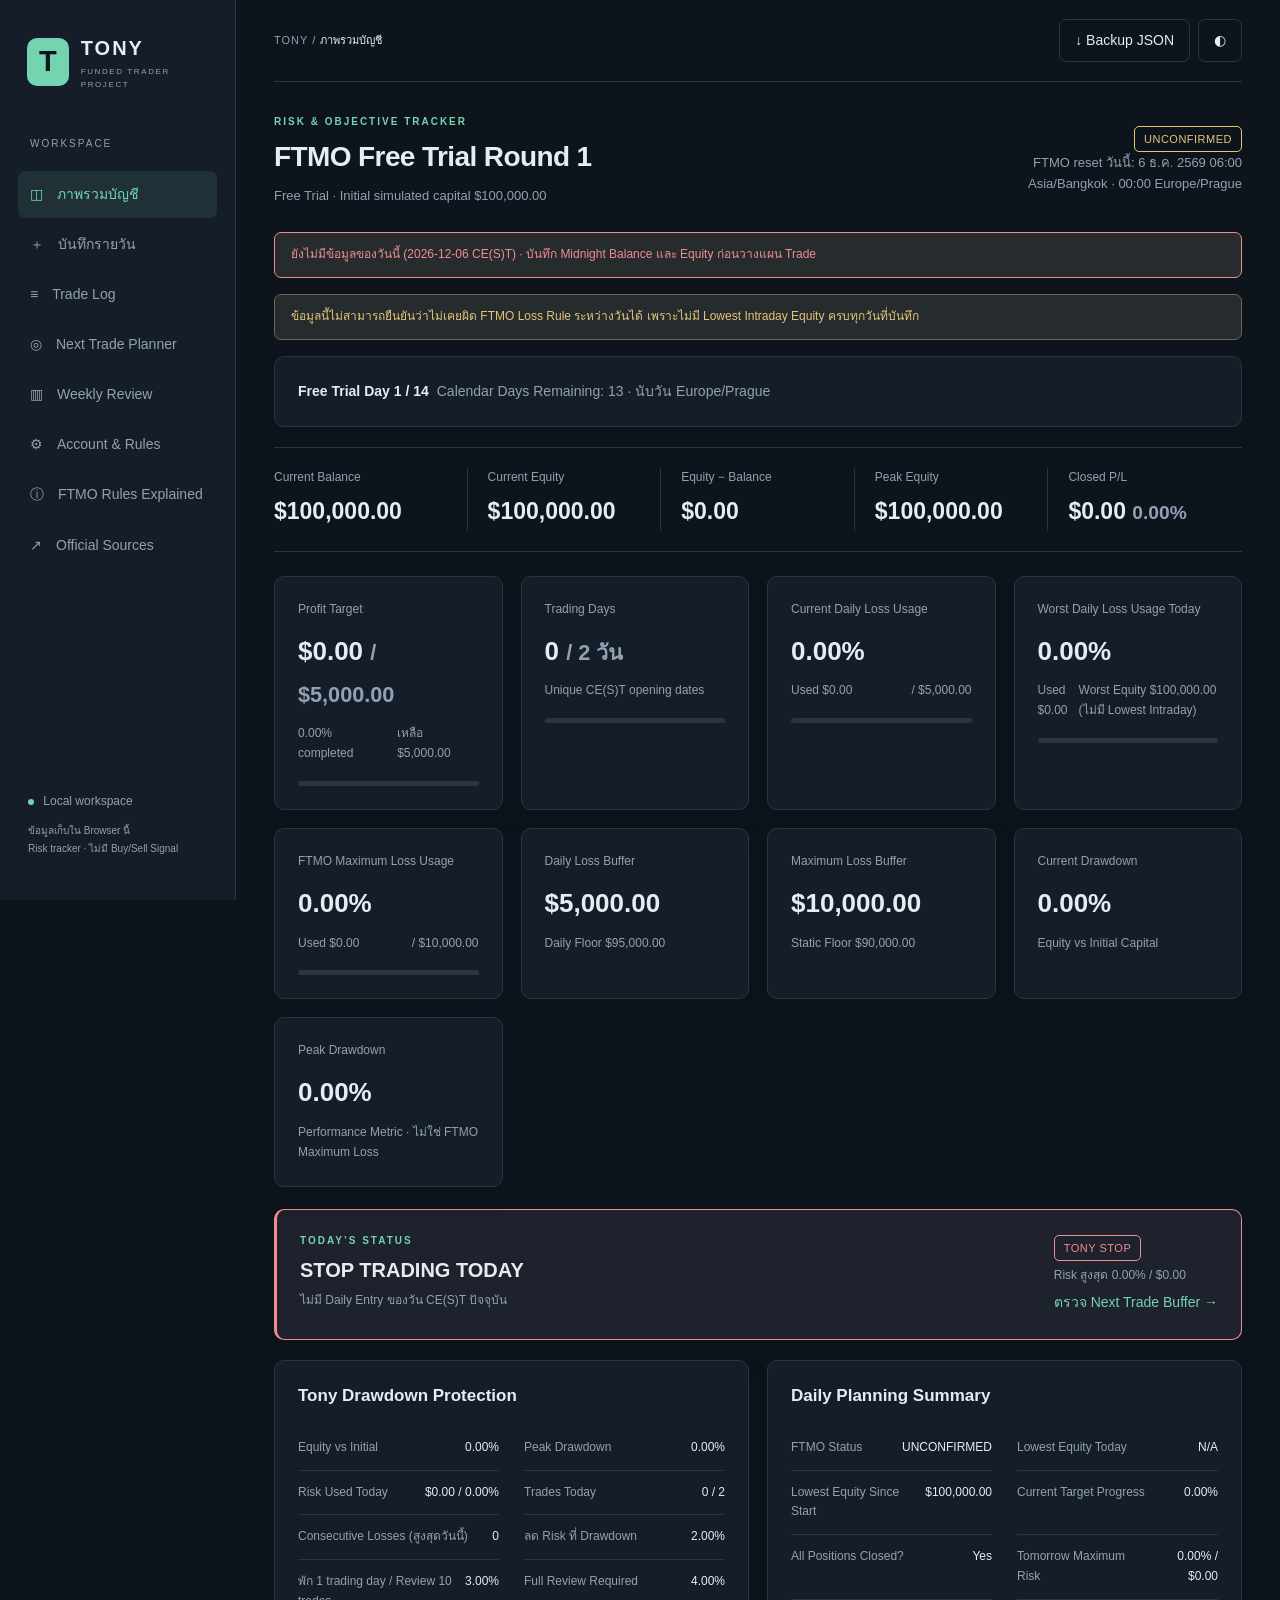
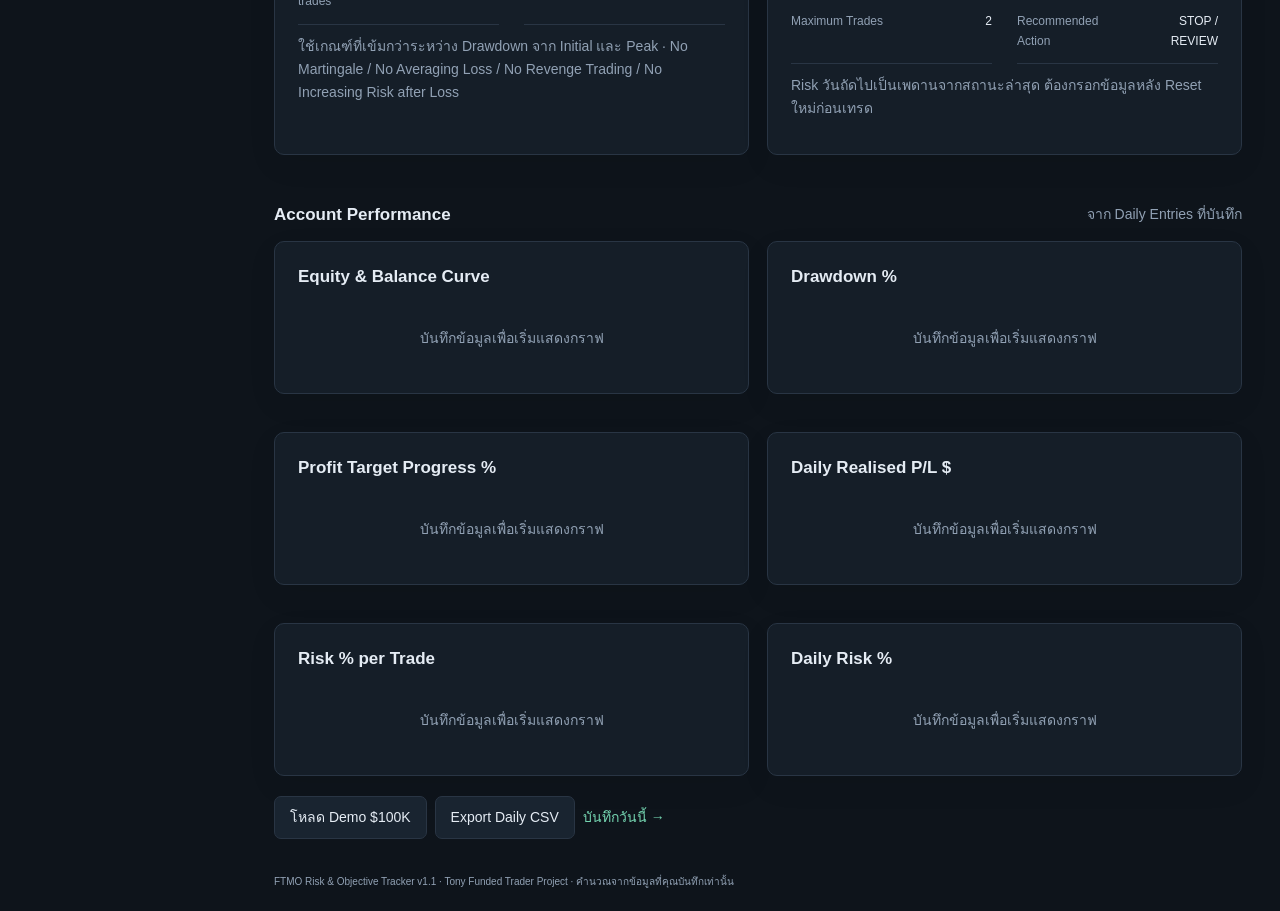
==== commit 1fc41614: "Update tracker to v1.1 with cost-inclusive risk and trial countdown" ====
--- a/FTMO-Tracker.html
+++ b/FTMO-Tracker.html
@@ -4,7 +4,7 @@
     <meta charset="UTF-8" />
     <meta name="viewport" content="width=device-width,initial-scale=1" />
     <meta name="color-scheme" content="dark light" />
-    <title>FTMO Risk & Objective Tracker — Tony</title>
+    <title>FTMO Risk & Objective Tracker v1.1 — Tony</title>
     <style>
 :root {
   --bg: #0e141b;
@@ -777,7 +777,7 @@
         >
         <div id="app"></div>
         <footer>
-          FTMO Risk & Objective Tracker · Tony Funded Trader Project ·
+          FTMO Risk & Objective Tracker v1.1 · Tony Funded Trader Project ·
           คำนวณจากข้อมูลที่คุณบันทึกเท่านั้น
         </footer>
       </main>
@@ -786,6 +786,7 @@
 /* Shared pure rule engine: works in a browser opened via file:// and in Node tests. */
 (function (root) {
   "use strict";
+  const APP_VERSION = "1.1";
   const PHASES = ["Free Trial", "Challenge", "Verification", "FTMO Account"];
   const defaults = () => ({
     account: {
@@ -965,6 +966,35 @@
   function netTrade(t) {
     return t.pnl + t.swap - t.commission;
   }
+  function calculateWorstDailyLossUsage(midnight, equity, lowest, allowance) {
+    const worstEquityToday = Math.min(equity, lowest ?? equity);
+    const worstDailyLossUsed = Math.max(0, midnight - worstEquityToday);
+    return {
+      worstEquityToday,
+      worstDailyLossUsed,
+      worstDailyUsed: (worstDailyLossUsed / allowance) * 100,
+    };
+  }
+  function calculateFreeTrialCountdown(startDate, phase, now = new Date()) {
+    if (phase !== "Free Trial") return null;
+    const date =
+      typeof now === "string" && /^\d{4}-\d{2}-\d{2}$/.test(now)
+        ? now
+        : dateInZone(now);
+    // Subtract calendar-date ordinals, not elapsed hours: Prague has 23/25-hour DST days.
+    const elapsed = Math.round(
+      (Date.parse(date + "T00:00:00Z") - Date.parse(startDate + "T00:00:00Z")) /
+        86400000,
+    );
+    const day = Math.max(0, elapsed + 1);
+    return {
+      day,
+      totalDays: 14,
+      remaining: Math.max(0, 14 - day),
+      expired: elapsed >= 14,
+      started: elapsed >= 0,
+    };
+  }
   function dayStats(state, d) {
     const opened = state.trades.filter(
       (t) => t.grade !== "No Trade" && dateInZone(t.open) === d.date,
@@ -981,22 +1011,28 @@
       d.risk,
       opened.reduce((s, t) => s + t.risk, 0),
     );
+    const allowedRisk = (trade) =>
+      (state.account.initial / 100) *
+      Math.min(
+        state.rules.tony.maxRisk,
+        ["B", "No Trade"].includes(trade.grade)
+          ? 0
+          : trade.grade === "A+" && state.rules.tony.allowPlus
+            ? state.rules.tony.riskPlus
+            : state.rules.tony.riskA,
+      );
     const breaches = opened.filter(
-      (t) =>
-        t.violation ||
-        !t.followed ||
-        (["B", "No Trade"].includes(t.grade) && t.risk > 0) ||
-        (t.risk / state.account.initial) * 100 >
-          Math.min(
-            state.rules.tony.maxRisk,
-            t.grade === "A+" && state.rules.tony.allowPlus
-              ? state.rules.tony.riskPlus
-              : state.rules.tony.riskA,
-          ),
+      (t) => t.violation || !t.followed || t.risk > allowedRisk(t),
     );
-    const increased = opened.some((t) =>
-      closed.some((p) => p.close <= t.open && netTrade(p) < 0 && p.lot < t.lot),
-    );
+    // Lot size changes with SL distance. Compare risk ceilings, never lot size.
+    const increased = opened.some((t) => {
+      const preceding = closed.filter((p) => p.close <= t.open).at(-1);
+      return (
+        preceding &&
+        netTrade(preceding) < 0 &&
+        t.risk > Math.min(allowedRisk(t), allowedRisk(preceding))
+      );
+    });
     return {
       count,
       risk,
@@ -1042,7 +1078,7 @@
       s.d.internalViolation ||
       s.retainedStop
     )
-      stop("ผิดแผน / Risk เกินกำหนด / เพิ่ม Lot หลังขาดทุน / กฎภายใน");
+      stop("ผิดแผน / Risk เกินกำหนด / เพิ่ม Risk หลังขาดทุน / กฎภายใน");
     if (s.violation) {
       stop("FTMO Loss Rule ถูกละเมิดแล้ว");
       decision = "FTMO RULE VIOLATED";
@@ -1205,7 +1241,19 @@
         (!t.close || dateInZone(t.close) > asOf),
     );
     const closed = d.closed && !openTrades;
+    const worstDaily = calculateWorstDailyLossUsage(
+      d.midnight,
+      equity,
+      d.lowest,
+      (initial * rule.daily) / 100,
+    );
     const result = {
+      ...worstDaily,
+      trial: calculateFreeTrialCountdown(
+        state.account.startDate,
+        state.account.phase,
+        asOf,
+      ),
       d,
       initial,
       rule,
@@ -1284,10 +1332,12 @@
         grade === "A+" && t.allowPlus ? t.riskPlus : t.riskA,
       );
     const amount = (s.initial * riskPercent) / 100;
-    const projected = Math.min(equity, s.equity) - amount - cost;
+    const priceRiskBudget = amount - cost;
+    const validCost = Number.isFinite(cost) && cost >= 0 && cost < amount;
+    const projected = Math.min(equity, s.equity) - amount;
     const rawLots =
-      distance > 0 && tickSize > 0 && tickValue > 0
-        ? amount / ((distance / tickSize) * tickValue)
+      validCost && distance > 0 && tickSize > 0 && tickValue > 0
+        ? priceRiskBudget / ((distance / tickSize) * tickValue)
         : null;
     const lots =
       rawLots === null || lotStep <= 0
@@ -1299,6 +1349,10 @@
       totalPercent = (Math.max(0, s.initial - projected) / s.initial) * 100,
       peakDD = calculatePeakDrawdown(s.peak, projected);
     const reasons = [];
+    if (!validCost)
+      reasons.push(
+        "Estimated Cost ต้องไม่ติดลบ และต้องน้อยกว่า Total Risk Budget",
+      );
     if (s.internal.level === "STOP") reasons.push(...s.internal.reasons);
     if (["B", "No Trade"].includes(grade))
       reasons.push("B / No Trade: Risk = 0");
@@ -1327,6 +1381,9 @@
       );
     return {
       amount,
+      totalRiskBudget: amount,
+      estimatedCost: cost,
+      priceRiskBudget,
       rawLots,
       lots,
       projected,
@@ -1419,6 +1476,9 @@
     };
   }
   const api = {
+    APP_VERSION,
+    calculateWorstDailyLossUsage,
+    calculateFreeTrialCountdown,
     PHASES,
     defaults,
     dateInZone,
@@ -1842,6 +1902,9 @@
       `<div class="reset-time"><span class="badge ${s.ftmoStatus === "RULE VIOLATION" ? "RULE" : s.ftmoStatus}">${s.ftmoStatus}</span><p>FTMO reset วันนี้: ${fmtTime(C.resetInstant(today()))}<br>${esc(state.account.timezone)} · 00:00 Europe/Prague</p></div>`,
     ) +
     warnings(s) +
+    (s.trial
+      ? `<div class="panel"><div class="actions"><strong>Free Trial Day ${s.trial.day} / 14</strong><span class="muted">Calendar Days Remaining: ${s.trial.remaining} · นับวัน Europe/Prague</span></div>${s.trial.expired ? '<p class="negative">Free Trial ครบ 14 วันแล้ว — ไม่ใช่ FTMO Loss Rule Violation</p>' : !s.trial.started ? '<p class="muted">ยังไม่ถึง Account Start Date</p>' : ""}</div>`
+      : "") +
     `<div class="metrics">${[
       ["Current Balance", money(s.balance)],
       ["Current Equity", money(s.equity)],
@@ -1876,10 +1939,17 @@
       s.rule.days ? (s.tradingDays / s.rule.days) * 100 : null,
     ) +
     card(
-      "FTMO Daily Loss Usage",
+      "Current Daily Loss Usage",
       pct(s.dailyUsed),
       `<span>Used ${money(Math.max(0, s.d.midnight - s.equity))}</span><span>/ ${money(s.dailyAmount)}</span>`,
       s.dailyUsed,
+      s.dailyViolation,
+    ) +
+    card(
+      "Worst Daily Loss Usage Today",
+      pct(s.worstDailyUsed),
+      `<span>Used ${money(s.worstDailyLossUsed)}</span><span>Worst Equity ${money(s.worstEquityToday)}${s.d.lowest === null ? " (ไม่มี Lowest Intraday)" : ""}</span>`,
+      s.worstDailyUsed,
       s.dailyViolation,
     ) +
     card(
@@ -1923,7 +1993,7 @@
         ["พัก 1 trading day / Review 10 trades", pct(t.pause)],
         ["Full Review Required", pct(t.review)],
       ],
-    )}<p class="muted">ใช้เกณฑ์ที่เข้มกว่าระหว่าง Drawdown จาก Initial และ Peak · No Martingale / No Averaging Loss / No Revenge Trading / No increasing Lot after Loss</p></div><div class="panel"><h2>Daily Planning Summary</h2>${summary(
+    )}<p class="muted">ใช้เกณฑ์ที่เข้มกว่าระหว่าง Drawdown จาก Initial และ Peak · No Martingale / No Averaging Loss / No Revenge Trading / No Increasing Risk after Loss</p></div><div class="panel"><h2>Daily Planning Summary</h2>${summary(
       [
         ["FTMO Status", s.ftmoStatus],
         ["Lowest Equity Today", money(s.d.lowest)],
@@ -2256,7 +2326,7 @@
     check("Opened New Position Today?", "opened", d.opened) +
     check("All Positions Closed?", "closed", d.closed) +
     check(
-      "Tony Rule Violation (Martingale / Averaging / Revenge / เพิ่ม Lot)",
+      "Tony Rule Violation (Martingale / Averaging / Revenge / เพิ่ม Risk)",
       "internalViolation",
       d.internalViolation,
     ) +
@@ -2493,14 +2563,14 @@
       'required min="0.00000001"',
     ) +
     field(
-      "Extra Cost / Slippage Reserve $",
+      "Estimated Trading Cost $",
       "cost",
       0,
       "number",
-      "เผื่อ Commission / Swap / Slippage ของ Trade ใหม่",
+      "รวม Commission / Swap / Slippage ภายใน Total Risk Budget",
       'required min="0"',
     ) +
-    `</div></form><div id="projection" class="panel" aria-live="polite"></div></div><div class="panel"><h2>Position Size Formula</h2><div class="formula">Risk $ = Initial Capital × Risk % / 100<br>Lot Size = Risk $ ÷ (Stop Loss Distance ÷ Tick Size × Tick Value)<br>Projected Equity = Current Equity − Risk $ − Extra Cost Reserve</div><p class="muted">เป็นการจำลอง ไม่รับประกันราคา Fill หรือ Slippage · การปัดลงลด Risk แต่ Buffer ใช้ Risk ที่เสนอเต็มจำนวนเพื่อความระมัดระวัง · หากชน Tony Stop แสดง DO NOT TRADE แม้ยังไม่ชน FTMO Floor</p></div>`
+    `</div></form><div id="projection" class="panel" aria-live="polite"></div></div><div class="panel"><h2>Position Size Formula</h2><div class="formula">Total Risk Budget = Initial Capital × Risk % / 100<br>Price Risk Budget = Total Risk Budget − Estimated Trading Cost<br>Lot Size = Price Risk Budget ÷ (Stop Loss Distance ÷ Tick Size × Tick Value)<br>Projected Equity = Current Equity − Total Risk Budget</div><p class="muted">เป็นการจำลอง ไม่รับประกันราคา Fill หรือ Slippage · การปัดลงลด Risk แต่ Buffer ใช้ Risk ที่เสนอเต็มจำนวนเพื่อความระมัดระวัง · หากชน Tony Stop แสดง DO NOT TRADE แม้ยังไม่ชน FTMO Floor</p></div>`
   );
 }
 function updateProjection() {
@@ -2530,7 +2600,9 @@
   $("#projection").innerHTML =
     `<div class="eyebrow">PROJECTED IF STOP LOSS HIT</div><h2 class="${p.allowed ? "positive" : "negative"}">${p.allowed ? "WITHIN RISK PLAN" : "DO NOT TRADE"}</h2><p class="${p.allowed ? "muted" : "negative"}">${p.reasons.map(esc).join(" · ") || "Buffer อยู่ในกฎที่ตั้งไว้ ตรวจสอบ Contract และแผนก่อนส่ง Order"}</p>${summary(
       [
-        ["Risk Proposed", money(p.amount)],
+        ["Total Risk Budget", money(p.totalRiskBudget)],
+        ["Estimated Trading Cost (รวมใน Budget)", money(p.estimatedCost)],
+        ["Price Risk Budget", money(p.priceRiskBudget)],
         [
           "Position Size (lot, ปัดลง)",
           p.lots === null ? "—" : p.lots.toFixed(6),
